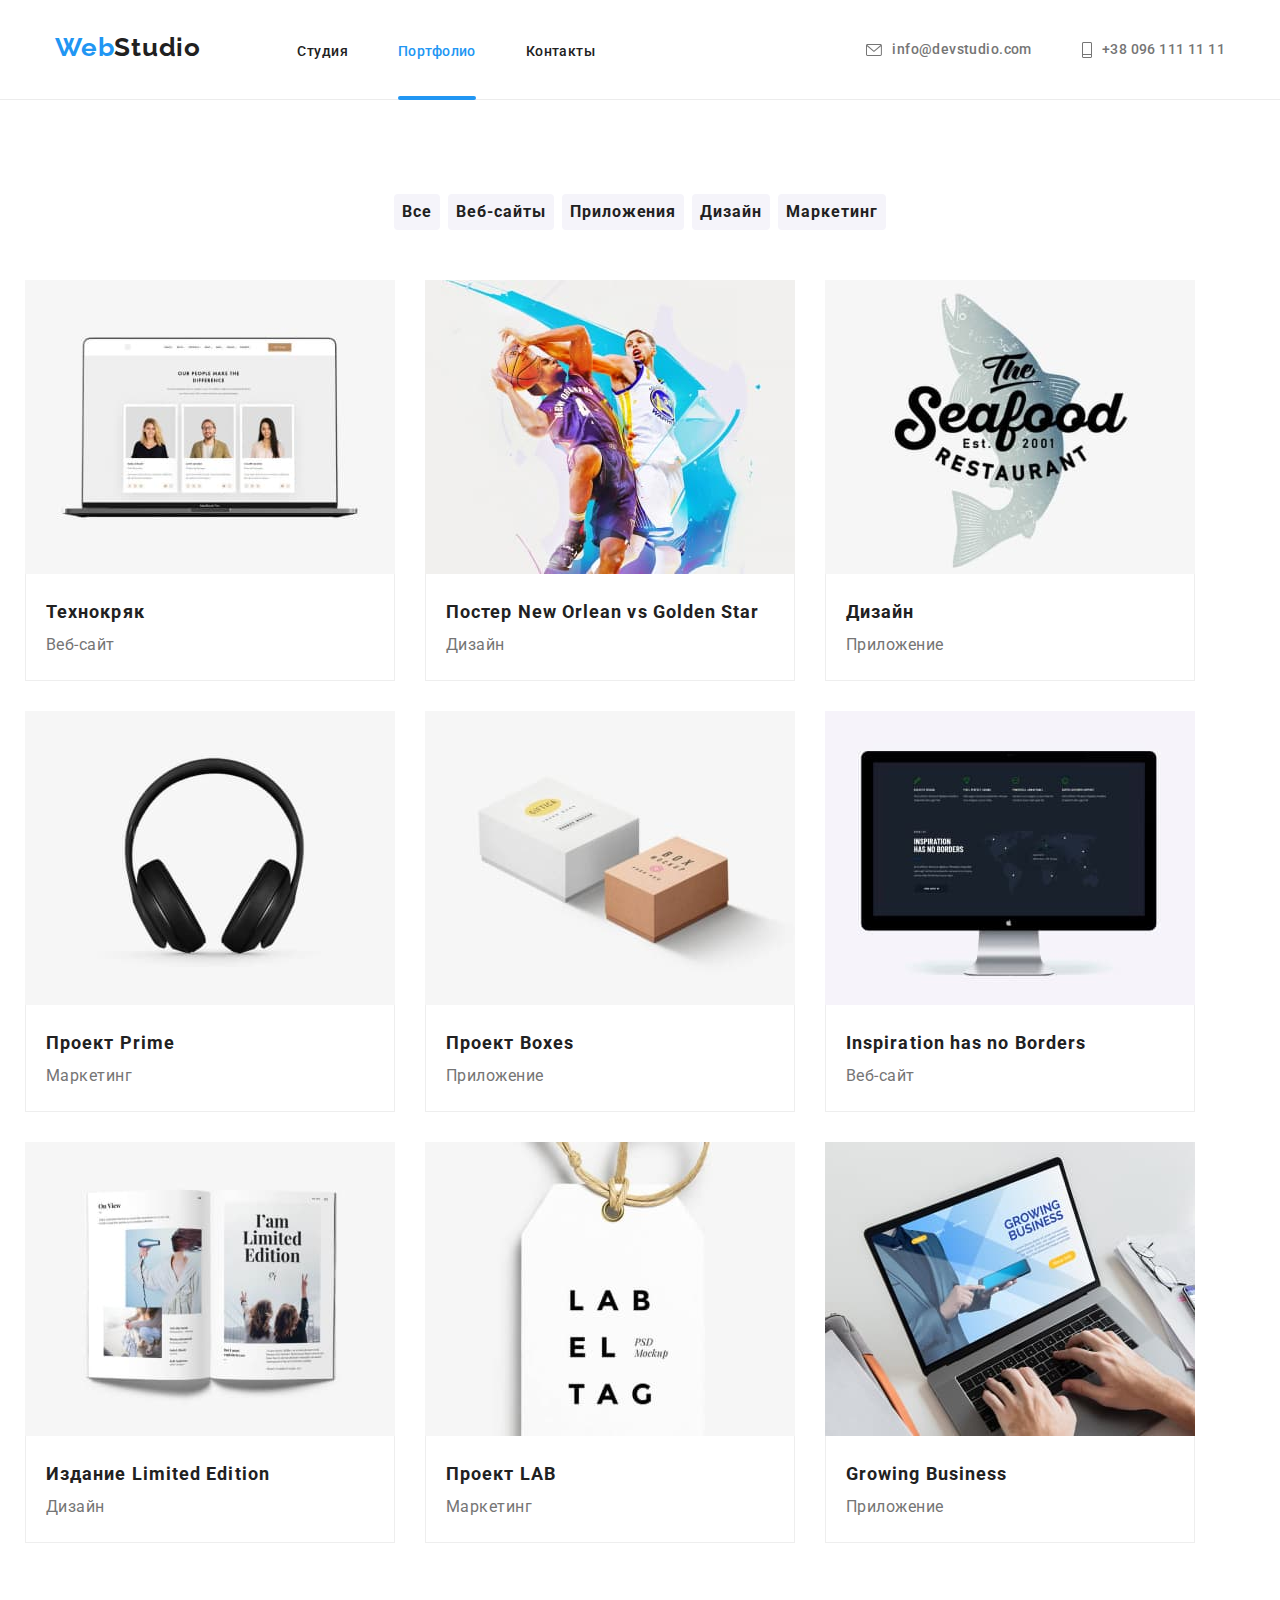
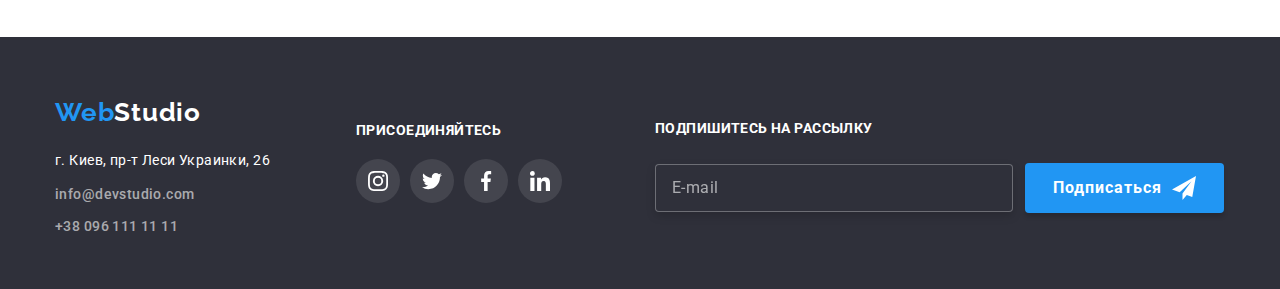
==== portfolio.html @ f8e45f0f "dz8 23/05-" ====
<!DOCTYPE html>
<html lang="en">
  <head>
    <meta charset="UTF-8" />
    <meta http-equiv="X-UA-Compatible" content="IE=edge" />
    <meta name="viewport" content="width=device-width, initial-scale=1.0" />
    <title>Portfolio</title>
    <link rel="preconnect" href="https://fonts.gstatic.com" />
    <link
      href="https://fonts.googleapis.com/css2?family=Raleway:wght@700&family=Roboto:wght@400;500;700;900&display=swap"
      rel="stylesheet"
    />
    <link
      rel="stylesheet"
      href="https://cdnjs.cloudflare.com/ajax/libs/modern-normalize/1.0.0/modern-normalize.css"
    />
    <link rel="stylesheet" href="./css/main.css" />
  </head>
  <body>
    <header class="page-header">
      <div class="container">
        <nav class="nav">
          <a class="logo" href="./index.html"
            ><span class="logo-studio">Web</span>Studio</a
          >
          <ul class="menu menu__list">
            <li class="menu__item">
              <a class="link header-decoration" href="./index.html">Студия</a>
            </li>
            <li class="menu__item">
              <a class="link link--nav-decoration" href="./portfolio.html"
                >Портфолио</a
              >
            </li>
            <li class="menu__item">
              <a class="link header-decoration" href="#contacts">Контакты</a>
            </li>
          </ul>
        </nav>
        <ul class="menu list contacts__list">
          <li class="menu__item contacts__item">
            <a class="link contacts__link" href="mailto:info@devstudio.com">
              <svg class="auth-nav-icon" width="16" height="12">
                <use href="./images/icons/sprite.svg#icon-envelope-hover"></use>
              </svg>
              info@devstudio.com
            </a>
          </li>
          <li class="menu__item contacts__item">
            <a class="link contacts__link" href="tel:+380961111111">
              <svg class="auth-nav-icon" width="10" height="16">
                <use href="./images/icons/sprite.svg#icon-Vector"></use>
              </svg>
              +38 096 111 11 11</a
            >
          </li>
        </ul>
      </div>
    </header>

    <section class="section">
      <div class="container">
        <ul class="card-set__portfolio">
          <li class="portfolio__items">
            <button class="btn-filter__portfolio" type="button">Все</button>
          </li>
          <li class="portfolio__items">
            <button class="btn-filter__portfolio" type="button">
              Веб-сайты
            </button>
          </li>
          <li class="portfolio__items">
            <button class="btn-filter__portfolio" type="button">
              Приложения
            </button>
          </li>
          <li class="portfolio__items">
            <button class="btn-filter__portfolio" type="button">Дизайн</button>
          </li>
          <li class="portfolio__items">
            <button class="btn-filter__portfolio" type="button">
              Маркетинг
            </button>
          </li>
        </ul>
        <ul class="list card-set">
          <li class="team__name-portfolio">
            <a class="team__name-portfolio-link" href="">
              <div class="portfolio-thumb">
                <img
                  src="./images/portfolio/img-1.jpg"
                  width="370"
                  height="294"
                  alt="Технокряк"
                />

                <p class="team__thumb-description">
                  Технокряк это современная площадка распространения
                  коронавируса. Компании используют эту платформу для цифрового
                  шпионажа и атак на защищённые сервера конкурентов.
                </p>
              </div>
              <div class="team__name">
                <h3 class="portfolio__items-name-project">Технокряк</h3>
                <p class="portfolio__items-project">Веб-сайт</p>
              </div>
            </a>
          </li>

          <li class="team__name-portfolio">
            <a class="team__name-portfolio-link" href="">
              <div class="portfolio-thumb">
                <img
                  src="./images/portfolio/img-2.jpg"
                  width="370"
                  height="294"
                  alt="Постер New Orlean vs Golden Star"
                />

                <p class="team__thumb-description">
                  Технокряк это современная площадка распространения
                  коронавируса. Компании используют эту платформу для цифрового
                  шпионажа и атак на защищённые сервера конкурентов.
                </p>
              </div>
              <div class="team__name">
                <h3 class="portfolio__items-name-project" lang="en">
                  Постер New Orlean vs Golden Star
                </h3>
                <p class="portfolio__items-project">Дизайн</p>
              </div>
            </a>
          </li>

          <li class="team__name-portfolio">
            <a class="team__name-portfolio-link" href="">
              <div class="portfolio-thumb">
                <img
                  src="./images/portfolio/img-3.jpg"
                  width="370"
                  height="294"
                  alt="Дизайн"
                />

                <p class="team__thumb-description">
                  Технокряк это современная площадка распространения
                  коронавируса. Компании используют эту платформу для цифрового
                  шпионажа и атак на защищённые сервера конкурентов.
                </p>
              </div>
              <div class="team__name">
                <h3 class="portfolio__items-name-project">Дизайн</h3>
                <p class="portfolio__items-project">Приложение</p>
              </div>
            </a>
          </li>

          <li class="team__name-portfolio">
            <a class="team__name-portfolio-link" href="">
              <div class="portfolio-thumb">
                <img
                  src="./images/portfolio/img-4.jpg"
                  width="370"
                  height="294"
                  alt="Проект Prime"
                />

                <p class="team__thumb-description">
                  Технокряк это современная площадка распространения
                  коронавируса. Компании используют эту платформу для цифрового
                  шпионажа и атак на защищённые сервера конкурентов.
                </p>
              </div>
              <div class="team__name">
                <h3 class="portfolio__items-name-project" lang="en ru">
                  Проект Prime
                </h3>
                <p class="portfolio__items-project">Маркетинг</p>
              </div>
            </a>
          </li>

          <li class="team__name-portfolio">
            <a class="team__name-portfolio-link" href="">
              <div class="portfolio-thumb">
                <img
                  src="./images/portfolio/img-5.jpg"
                  width="370"
                  height="294"
                  alt="Проект Boxes"
                />

                <p class="team__thumb-description">
                  Технокряк это современная площадка распространения
                  коронавируса. Компании используют эту платформу для цифрового
                  шпионажа и атак на защищённые сервера конкурентов.
                </p>
              </div>
              <div class="team__name">
                <h3 class="portfolio__items-name-project" lang="en ru">
                  Проект Boxes
                </h3>
                <p class="portfolio__items-project">Приложение</p>
              </div>
            </a>
          </li>

          <li class="team__name-portfolio">
            <a class="team__name-portfolio-link" href="">
              <div class="portfolio-thumb">
                <img
                  src="./images/portfolio/img-6.jpg"
                  width="370"
                  height="294"
                  alt="Inspiration has no Borders"
                />

                <p class="team__thumb-description">
                  Технокряк это современная площадка распространения
                  коронавируса. Компании используют эту платформу для цифрового
                  шпионажа и атак на защищённые сервера конкурентов.
                </p>
              </div>
              <div class="team__name">
                <h3 class="portfolio__items-name-project" lang="en">
                  Inspiration has no Borders
                </h3>
                <p class="portfolio__items-project">Веб-сайт</p>
              </div>
            </a>
          </li>

          <li class="team__name-portfolio">
            <a class="team__name-portfolio-link" href="">
              <div class="portfolio-thumb">
                <img
                  src="./images/portfolio/img-7.jpg"
                  width="370"
                  height="294"
                  alt="Издание Limited Edition"
                />

                <p class="team__thumb-description">
                  Технокряк это современная площадка распространения
                  коронавируса. Компании используют эту платформу для цифрового
                  шпионажа и атак на защищённые сервера конкурентов.
                </p>
              </div>
              <div class="team__name">
                <h3 class="portfolio__items-name-project" lang="en ru">
                  Издание Limited Edition
                </h3>
                <p class="portfolio__items-project">Дизайн</p>
              </div>
            </a>
          </li>

          <li class="team__name-portfolio">
            <a class="team__name-portfolio-link" href="">
              <div class="portfolio-thumb">
                <img
                  src="./images/portfolio/img-8.jpg"
                  width="370"
                  height="294"
                  alt="Проект LAB"
                />

                <p class="team__thumb-description">
                  Технокряк это современная площадка распространения
                  коронавируса. Компании используют эту платформу для цифрового
                  шпионажа и атак на защищённые сервера конкурентов.
                </p>
              </div>
              <div class="team__name">
                <h3 class="portfolio__items-name-project" lang="en ru">
                  Проект LAB
                </h3>
                <p class="portfolio__items-project">Маркетинг</p>
              </div>
            </a>
          </li>

          <li class="team__name-portfolio">
            <a class="team__name-portfolio-link" href="">
              <div class="portfolio-thumb">
                <img
                  src="./images/portfolio/img-9.jpg"
                  width="370"
                  height="294"
                  alt="Growing Business"
                />

                <p class="team__thumb-description">
                  Технокряк это современная площадка распространения
                  коронавируса. Компании используют эту платформу для цифрового
                  шпионажа и атак на защищённые сервера конкурентов.
                </p>
              </div>
              <div class="team__name">
                <h3 class="portfolio__items-name-project" lang="en">
                  Growing Business
                </h3>
                <p class="portfolio__items-project">Приложение</p>
              </div>
            </a>
          </li>
        </ul>
      </div>
    </section>

    <footer class="footer">
      <div class="footer-div container">
        <div class="container-footer">
          <a class="logo-botom" href="./index.html"
            ><span class="logo-studio">Web</span>Studio</a
          >
          <address class="address">
            <p class="address-item-place">г. Киев, пр-т Леси Украинки, 26</p>
            <ul class="list">
              <li class="footer-link-address">
                <a class="link" href="mailto:info@devstudio.com"
                  >info@devstudio.com</a
                >
              </li>
              <li class="footer-link-address">
                <a class="link" href="tel:+380961111111">+38 096 111 11 11</a>
              </li>
            </ul>
          </address>
        </div>
        <div class="invite-section">
          <h3 class="invite-item">присоединяйтесь</h3>
          <ul class="list social-icons__footer">
            <li class="social-icons__item-footer">
              <a
                href=""
                class="invite-icons-link__footer"
                target="_blank"
                rel="noopener noreferrer"
              >
                <svg class="invite-icons-svg">
                  <use href="./images/icons/sprite.svg#icon-instagram-1"></use>
                </svg>
              </a>
            </li>
            <li class="social-icons__item-footer">
              <a
                href=""
                class="invite-icons-link__footer"
                target="_blank"
                rel="noopener noreferrer"
              >
                <svg class="invite-icons-svg">
                  <use href="./images/icons/sprite.svg#icon-twitter-1"></use>
                </svg>
              </a>
            </li>
            <li class="social-icons__item-footer">
              <a
                href=""
                class="invite-icons-link__footer"
                target="_blank"
                rel="noopener noreferrer"
              >
                <svg class="invite-icons-svg">
                  <use href="./images/icons/sprite.svg#icon-facebook-1"></use>
                </svg>
              </a>
            </li>
            <li class="social-icons__item-footer">
              <a
                href=""
                class="invite-icons-link__footer"
                target="_blank"
                rel="noopener noreferrer"
              >
                <svg class="invite-icons-svg">
                  <use href="./images/icons/sprite.svg#icon-linkedin-1"></use>
                </svg>
              </a>
            </li>
          </ul>
        </div>
        <div class="subscribe-email">
          <label for="sub-email" class="bot-sub-email-label"
            >Подпишитесь на рассылку
          </label>
          <input
            type="text"
            name="sub-email"
            id="sub-email"
            class="bot-sub-email-box"
            placeholder="E-mail"
          />
        </div>
        <div class="bot-telegram-btn">
          <button type="submit" class="sub-telegram-btn">
            <div class="sub-telegram-btn-text">Подписаться</div>
            <svg class="bot-telegram-svg">
              <use href="./images/icons/sprite6.svg#icon-icon-send"></use>
            </svg>
          </button>
        </div>
      </div>
    </footer>
  </body>
</html>
---- css/main.css ----
@charset "UTF-8";
:root {
  --main-text-cl: #757575;
  --title-cl: #212121;
  --accent-cl: #2196f3;
  --alt-text-cl: #ffffff, 60 %;
  --alt-title-cl: #ffffff;
  --dark-bg: #2f303a;
  --second-bg: #f5f4fa;
  --main-bg: #e5e5e5;
  --main-font: "Roboto", sans-serif;
  --second-font: "Raleway", sans-serif;
}

@font-face {
  font-family: "Raleway", sans-serif;
  src: url(../fonts/Raleway/Raleway-Bold.woff) format("woff"),
    url(../fonts/Raleway/Raleway-Bold.woff2) format("woff2");
  font-weight: 700;
  font-style: normal;
  font-display: swap;
}
html {
  box-sizing: border-box;
}

*,
*::before,
*::after {
  box-sizing: inherit;
}

body {
  font-family: var(--main-font);
  font-size: 14px;
  line-height: 1.71;
  letter-spacing: 0.03em;
  color: var(--main-text-cl);
}

h1,
h2,
h3,
p {
  margin-top: 0;
  margin-bottom: 0;
}

img {
  display: block;
  max-width: 100;
}

.visually-hidden {
  position: absolute !important;
  clip: rect(1px 1px 1px 1px);
  clip: rect(1px, 1px, 1px, 1px);
  padding: 0 !important;
  border: 0 !important;
  height: 1px !important;
  width: 1px !important;
  overflow: hidden;
}

.link {
  color: inherit;
  text-decoration: none;
  font-weight: 500;
  display: flex;
  align-items: center;
  transition-property: color;
  transition-duration: 1000ms;
  transition-timing-function: cubic-bezier(0.4, 0, 0.2, 1);
}

.link:hover,
.link:focus {
  color: var(--accent-cl);
  text-decoration: none;
  opacity: 1;
  transition-duration: 1000ms;
}

.list {
  list-style: none;
  padding-left: 0;
  align-items: center;
  margin-bottom: 0;
  margin-top: 0;
}

.container {
  width: 1200px;
  padding-left: 15px;
  padding-right: 15px;
  margin-left: auto;
  margin-right: auto;
}

.card-set {
  display: flex;
  flex-wrap: wrap;
  margin-left: -30px;
  margin-top: -30px;
}

.card-set__portfolio {
  display: flex;
  align-items: center;
  list-style: none;
  flex-wrap: wrap;
  justify-content: center;
  flex-basis: calc((100% - 5 * 8px) / 5);
  margin-bottom: 50px;
  margin-top: 0;
  margin-left: 0;
  margin-right: 0;
  padding-left: 0;
}

.address {
  font-style: inherit;
  font-size: 14px;
  line-height: 1.71;
  letter-spacing: 0.03em;
  color: rgba(255, 255, 255, 0.6);
  margin-top: 20px;
}

.footer-link-address {
  margin-bottom: 9px;
  margin-top: 9px;
}

.logo-botom {
  font-family: var(--second-font);
  font-weight: bold;
  font-size: 26px;
  line-height: 1.19;
  text-decoration: none;
  letter-spacing: 0.03em;
  color: #ffffff;
}

.logo-botom:hover {
  text-decoration: none;
}

.logo {
  font-family: var(--second-font);
  font-weight: bold;
  font-size: 26px;
  line-height: 1.19;
  text-decoration: none;
  letter-spacing: 0.03em;
  color: #212121;
  margin-right: 93px;
  padding-bottom: 0;
}

.logo:hover {
  text-decoration: none;
}

.logo-studio {
  color: #2196f3;
}

.btn__hero {
  font-weight: 500;
  font-size: 16px;
  line-height: 1.87;
  align-content: center;
  margin-top: 30px;
  display: flex;
  align-items: center;
  text-align: center;
  letter-spacing: 0.06em;
  color: var(--alt-title-cl);
  background-color: #2196f3;
  border-color: transparent;
  border-radius: 4px;
  box-shadow: 0px 4px 4px rgba(0, 0, 0, 0.15);
  margin-left: auto;
  margin-right: auto;
  padding: 10px 32px;
}

.btn-filter__portfolio {
  font-family: var(--main-font);
  font-weight: bold;
  font-size: 16px;
  line-height: 1.87;
  display: flex;
  align-items: center;
  text-align: center;
  letter-spacing: 0.06em;
  color: #212121;
  background: #f5f4fa;
  border-color: transparent;
  border-radius: 4px;
  transition-property: color, box-shadow, background-color;
  transition-duration: 1000ms;
  transition-timing-function: cubic-bezier(0.4, 0, 0.2, 1);
}

.btn-filter__portfolio:hover,
.btn-filter__portfolio:focus {
  color: var(--alt-title-cl);
  background-color: #2196f3;
  box-shadow: 0px 3px 1px rgba(0, 0, 0, 0.1), 0px 1px 2px rgba(0, 0, 0, 0.08),
    0px 2px 2px rgba(0, 0, 0, 0.12);
}

.modal-btn-close {
  position: absolute;
  top: 15px;
  right: 15px;
  align-items: center;
  justify-content: center;
  width: 30px;
  height: 30px;
  background: #ffffff;
  box-sizing: border-box;
  display: flex;
  border-radius: 50%;
  cursor: pointer;
  border: 1px solid rgba(0, 0, 0, 0.1);
}

.sub-telegram-btn {
  padding: 10px 28px;
  display: flex;
  align-items: center;
  border: none;
  border-radius: 4px;
  font-weight: 700;
  font-size: 16px;
  line-height: 1.88;
  text-align: center;
  letter-spacing: 0.06em;
  color: #ffffff;
  background-color: #2196f3;
  cursor: pointer;
  box-shadow: 0px 4px 4px rgba(0, 0, 0, 0.15);
  transition: background-color 250ms cubic-bezier(0.4, 0, 0.2, 1);
}

.sub-telegram-btn:hover,
.sub-telegram-btn:focus {
  background-color: #188ce8;
}

.mf-button-send {
  background-color: #2196f3;
  color: #ffffff;
  font-size: 16px;
  line-height: 1.88;
  text-align: center;
  letter-spacing: 0.06em;
  border: none;
  margin-left: auto;
  margin-right: auto;
  cursor: pointer;
  padding: 10px 56px;
  border-radius: 4px;
  box-shadow: 0px 4px 4px rgba(0, 0, 0, 0.15);
  transition: background-color 1000ms cubic-bezier(0.4, 0, 0.2, 1);
}

.btn-modal-close:hover,
.btn-modal-close:focus,
.btn-modal-close:active {
  cursor: pointer;
}

.btn-modal-close:hover .modal-svg,
.btn-modal-close:focus .modal-svg {
  fill: #2196f3;
}

.btn-modal-close {
  display: flex;
  justify-content: center;
  align-items: center;
  width: 30px;
  height: 30px;
  border: 1px solid rgba(0, 0, 0, 0.1);
  background: rgba(0, 0, 0, 0.2);
  border-radius: 50%;
  position: absolute;
  top: 6px;
  right: 6px;
}

.mf-button-send:hover,
.mf-button-send:focus {
  background-color: #188ce8;
}

.bot-telegram-btn {
  margin-left: 12px;
  margin-top: 51px;
}

.sub-telegram-btn-text {
  color: #ffffff;
  margin-right: 10px;
}

.hero__page-title {
  font-family: var(--main-font);
  font-weight: 900;
  font-size: 44px;
  line-height: 1.36;
  text-align: center;
  letter-spacing: 0.06em;
  text-transform: uppercase;
  color: #ffffff;
}

.section__title {
  font-family: var(--main-font);
  font-size: 36px;
  line-height: 1.17;
  text-align: center;
  letter-spacing: 0.03em;
  color: #212121;
  margin-bottom: 50px;
}

.about-title__item {
  font-size: 14px;
  line-height: 1.14;
  letter-spacing: 0.03em;
  text-transform: uppercase;
  font-weight: bold;
  color: #212121;
  margin-bottom: 10px;
}

.modal-title {
  font-weight: 700;
  font-size: 35px;
  color: var(--title-cl);
}

.work-title {
  font-weight: 700;
  font-size: 14px;
  line-height: 1.14;
  text-align: center;
  letter-spacing: 0.03em;
  text-transform: uppercase;
  color: #ffffff;
}

.modal-titile {
  color: #212121;
  font-weight: bold;
  font-size: 20px;
  line-height: 1.5;
  text-align: center;
  margin-bottom: 12px;
}

.menu {
  display: inline-flex;
  line-height: 31px;
}

.menu__item:not(:last-child) {
  margin-right: 50px;
  position: relative;
}

.social-icons {
  display: inline-flex;
}

.social-icons__footer {
  display: inline-flex;
}

.social-icons-svg {
  width: 20px;
  height: 20px;
  fill: #afb1b8;
  transition-duration: 1000ms;
}

.about-icons-svg {
  height: 70px;
  width: 67px;
}

.customers__icons-svg {
  width: 106px;
  height: 60px;
  fill: #afb1b8;
  transition-property: fill, color, background-color;
  transition-duration: 1000ms;
  transition-timing-function: cubic-bezier(0.4, 0, 0.2, 1);
}

.invite-icons-svg {
  width: 20px;
  height: 20px;
  fill: #ffffff;
}

.social-icons__link {
  display: flex;
  align-items: center;
  justify-content: center;
  width: 44px;
  height: 44px;
  border-radius: 50%;
  color: #ffffff;
  transition-property: color, background-color;
  transition-duration: 1000ms;
  transition-timing-function: cubic-bezier(0.4, 0, 0.2, 1);
}

.social-icons__link:hover,
.social-icons__link:focus {
  background-color: var(--accent-cl);
  opacity: 1;
  transition-duration: 1000ms;
}

.social-icons__link:hover .social-icons-svg,
.social-icons__link:focus .social-icons-svg {
  fill: #ffffff;
}

.customers__icons-link {
  display: flex;
  align-items: center;
  justify-content: center;
  width: 170px;
  height: 92px;
  background-color: #ffffff;
  border: 1px solid #afb1b8;
  box-sizing: border-box;
  border-radius: 4px;
  transition-property: color, border-color;
  transition-duration: 1000ms;
  transition-timing-function: cubic-bezier(0.4, 0, 0.2, 1);
}

.customers__icons-link:hover,
.customers__icons-link:focus {
  border: 1px solid #2196f3;
  color: #2196f3;
  opacity: 1;
  transition-duration: 1000ms;
}

.customers__icons {
  display: inline-flex;
}

.customers__icons-item:not(:last-child) {
  margin-right: 30px;
}

.customers__icons-link:hover .customers__icons-svg,
.customers__icons-link:focus .customers__icons-svg {
  fill: var(--accent-cl);
  color: #2196f3;
  transition-duration: 1000ms;
}

.social-icons__item.menu__item:not(:last-child) {
  margin-right: 22px;
}

.social-icons__item:not(:last-child) {
  margin-right: 10px;
}

.social-icons__item-footer:not(:last-child) {
  margin-right: 10px;
}

.social-icons__item .social-icons__item-footer {
  display: flex;
  align-items: center;
  justify-content: center;
  width: 44px;
  height: 44px;
  border-radius: 50%;
  background-color: rgba(255, 255, 255, 0.1);
}

.invite-icons-link {
  display: flex;
  align-items: center;
  justify-content: center;
  width: 44px;
  height: 44px;
  border-radius: 50%;
  background-color: #ffffff, 10%;
}

.invite-icons-link__footer {
  display: flex;
  align-items: center;
  justify-content: center;
  width: 44px;
  height: 44px;
  border-radius: 50%;
  background-color: rgba(255, 255, 255, 0.1);
  transition-property: color, background-color;
  transition-duration: 1000ms;
  transition-timing-function: cubic-bezier(0.4, 0, 0.2, 1);
}

.invite-icons-link:hover {
  background-color: var(--accent-cl);
}

.invite-icons-link__footer:hover,
.invite-icons-link__footer:focus {
  background-color: var(--accent-cl);
}

.invite-icons-link:hover .invite-icons-svg,
.invite-icons-link:focus .invite-icons-svg {
  fill: #ffffff;
  background-color: var(--accent-cl);
  opacity: 1;
  transition-duration: 250ms;
}

.invite-icons-link__footer:hover .invite-icons-svg,
.invite-icons-link__footer:focus .invite-icons-svg {
  fill: #ffffff;
}

.about__icons-link {
  background-color: #f5f4fa;
  display: flex;
  justify-content: center;
  align-items: center;
  width: 270px;
  height: 120px;
  border-radius: 4px;
  margin-bottom: 30px;
}

.auth-nav-icon {
  margin-right: 10px;
  fill: currentColor;
}

.modal-window {
  position: fixed;
  top: 0;
  left: 0;
  width: 100%;
  height: 100%;
  background: rgba(0, 0, 0, 0.2);
  opacity: 1;
  transition: opacity 500ms cubic-bezier(0.4, 0, 0.2, 1);
}

.is-hidden {
  opacity: 0;
  visibility: hidden;
  pointer-events: none;
  transition: opacity 500ms cubic-bezier(0.4, 0, 0.2, 1),
    visibility 500ms cubic-bezier(0.4, 0, 0.2, 1);
}

.modal-window.is-hidden .modal {
  transform: translate(-50%, -50%) scale(0.5);
  transition: transform 500ms cubic-bezier(0.4, 0, 0.2, 1);
}

.modal {
  background-color: #ffffff;
  width: 528px;
  position: absolute;
  top: 50%;
  left: 50%;
  box-shadow: 0px 1px 3px rgba(0, 0, 0, 0.12), 0px 1px 1px rgba(0, 0, 0, 0.14),
    0px 2px 1px rgba(0, 0, 0, 0.2);
  border-radius: 4px;
  transform: translate(-50%, -50%) scale(1);
  transition: transform 500ms cubic-bezier(0.4, 0, 0.2, 1);
}

.modal-container {
  padding: 40px;
}

.modal-form {
  display: flex;
  flex-direction: column;
}

.mf-element {
  display: flex;
  flex-direction: column;
  justify-content: center;
}

.mf-margin {
  margin-bottom: 10px;
}

.mf-label {
  font-size: 12px;
  line-height: 1.17;
  letter-spacing: 0.01em;
  color: #757575;
  margin-bottom: 4px;
}

.mf__input-text {
  color: black;
  font-size: 14px;
  line-height: 1.17px;
  letter-spacing: 0.01em;
}

.modal-form__name {
  position: relative;
}

.mf-svg {
  position: absolute;
  width: 18px;
  height: 18px;
  margin-left: 15px;
  fill: #212121;
  transition: fill 1000ms cubic-bezier(0.4, 0, 0.2, 1);
}

.modal-form__name {
  position: relative;
}

.mf-padding-svg {
  padding: 12px 0 12px 42px;
}

.mf__input-boder {
  border: 1px solid rgba(33, 33, 33, 0.2);
  border-radius: 4px;
  transition: border 1000ms cubic-bezier(0.4, 0, 0.2, 1);
}

.mf__input-height {
  height: 40px;
}

.modal-form textarea {
  border: 1px solid rgba(33, 33, 33, 0.2);
  resize: none;
  height: 120px;
  padding: 12px 16px;
  font-size: 12px;
  line-height: 1.67;
  letter-spacing: 0.01em;
  border-radius: 4px;
  transition: border 1000ms cubic-bezier(0.4, 0, 0.2, 1);
}

.mf-textarea::-moz-placeholder {
  color: rgba(117, 117, 117, 0.5);
}

.mf-textarea:-ms-input-placeholder {
  color: rgba(117, 117, 117, 0.5);
}

.mf-textarea::placeholder {
  color: rgba(117, 117, 117, 0.5);
}

.mf-margin-comment {
  margin-bottom: 20px;
}

.mf-checkbox {
  display: inline-flex;
  align-items: center;
  margin-left: auto;
  margin-right: auto;
  margin-bottom: 30px;
}

.mf-checkbox-label {
  display: flex;
  align-items: center;
  font-size: 14px;
  line-height: 24px;
  color: #757575;
}

.mf-checkbox-label::before {
  content: "";
  display: inline-block;
  width: 16px;
  height: 15px;
  margin-right: 7px;
  border: 2px solid #212121;
  border-radius: 4px;
}

.mf-checkbox-label:hover,
.mf-checkbox-label:focus {
  cursor: pointer;
}

.check-box-condition:checked + .mf-checkbox-label::before {
  background-image: url(../images/check-mark.svg);
  background-color: #2196f3;
  background-repeat: no-repeat;
  background-position: center;
  background-size: contain;
  border: 2px solid rgba(33, 33, 33, 0);
}

.mf-policy {
  color: #2196f3;
}

.mf-element:hover input,
.mf-element:focus input {
  outline: none;
  cursor: pointer;
  border: 1px solid #2196f3;
  border-radius: 4px;
}

.mf-element:hover .mf-svg,
.mf-element:focus-within .mf-svg {
  cursor: pointer;
  fill: #2196f3;
}

.mf__input-point:hover,
.mf__input-point:focus {
  outline: none;
  cursor: pointer;
  border: 1px solid #2196f3;
  border-radius: 4px;
}

.modal-svg {
  width: 11px;
  height: 11px;
  fill: black;
  transition: fill 1000ms cubic-bezier(0.4, 0, 0.2, 1);
}

.close-modal-svg {
  top: 50%;
  left: 50%;
  fill: #000000;
  width: 17px;
  height: 17px;
  align-content: center;
  align-items: center;
  text-align: center;
  transition-property: fill;
  transition-duration: 1000ms;
  transition-timing-function: cubic-bezier(0.4, 0, 0.2, 1);
}

.close-modal-svg:hover,
.close-modal-svg:focus {
  cursor: pointer;
  fill: #2196f3;
}

.backdrop {
  position: fixed;
  top: 0;
  left: 0;
  width: 100%;
  height: 100%;
  background: #00000033;
  transition-property: opacity, visibility;
  transition-duration: 1000ms;
  transition-timing-function: cubic-bezier(0.4, 0, 0.2, 1);
}

.block__dark-section {
  background: #2f303a;
  padding-top: 200px;
  padding-bottom: 200px;
  background-image: linear-gradient(
      to right,
      rgba(47, 48, 58, 0.4),
      rgba(47, 48, 58, 0.4)
    ),
    url(../images/Img.jpg);
  background-size: cover;
  background-position: center;
  background-repeat: no-repeat;
  max-width: 1600px;
  height: 600px;
  display: block;
  margin-left: auto;
  margin-right: auto;
}

.section {
  padding-top: 94px;
  padding-bottom: 94px;
}

.invite-section {
  margin-left: 70px;
}

.block__dark-section {
  background: #2f303a;
  padding-top: 200px;
  padding-bottom: 200px;
  background-image: linear-gradient(
      to right,
      rgba(47, 48, 58, 0.4),
      rgba(47, 48, 58, 0.4)
    ),
    url(../images/Img.jpg);
  background-size: cover;
  background-position: center;
  background-repeat: no-repeat;
  max-width: 1600px;
  height: 600px;
  display: block;
  margin-left: auto;
  margin-right: auto;
}

.hero {
  width: 696px;
  justify-content: center;
  margin-left: auto;
  margin-right: auto;
}

.section {
  padding-top: 94px;
  padding-bottom: 94px;
}

.invite-section {
  margin-left: 70px;
}

.about__item {
  text-align: left;
  flex-basis: calc((100% - 4 * 30px) / 4);
}

.about__item {
  font-size: 14px;
  line-height: 1.71;
  letter-spacing: 0.03em;
  color: #757575;
}

.item-noshadow {
  width: 270px;
  margin-left: 30px;
  margin-top: 30px;
  background: #ffffff;
}

.footer-div {
  display: flex;
  align-items: center;
  justify-content: flex-start;
}

.container-footer {
  width: 231px;
  height: 132px;
  display: block;
}

.subscribe-email {
  display: flex;
  flex-direction: column;
  margin-left: 93px;
}

.subscribe-email input::-moz-placeholder {
  font-size: 16px;
  line-height: 1.25;
  letter-spacing: 0.03em;
  color: rgba(255, 255, 255, 0.6);
}

.subscribe-email input:-ms-input-placeholder {
  font-size: 16px;
  line-height: 1.25;
  letter-spacing: 0.03em;
  color: rgba(255, 255, 255, 0.6);
}

.subscribe-email input::placeholder {
  font-size: 16px;
  line-height: 1.25;
  letter-spacing: 0.03em;
  color: rgba(255, 255, 255, 0.6);
}

.bot-sub-email-label {
  color: #ffffff;
  font-weight: bold;
  font-size: 14px;
  line-height: 2.24;
  text-transform: uppercase;
  margin-bottom: 20px;
}

.bot-sub-email-box {
  width: 358px;
  padding: 15px 16px;
  color: #ffffff;
  border-radius: 4px;
  border: 1px solid rgba(255, 255, 255, 0.3);
  filter: drop-shadow(0px 4px 4px rgba(0, 0, 0, 0.15));
  background: #2f303a;
  transition: border 250ms cubic-bezier(0.4, 0, 0.2, 1);
}

.bot-sub-email-box:hover,
.bot-sub-email-box:focus {
  border: 1px solid #2196f3;
  cursor: pointer;
  outline: none;
}

.bot-telegram-svg {
  width: 24px;
  height: 24px;
  fill: #ffffff;
}

.footer {
  display: flex;
  margin-left: auto;
  margin-right: auto;
  background-color: var(--dark-bg);
  padding-top: 60px;
  padding-bottom: 60px;
}

.invite-item {
  text-align: left;
  letter-spacing: 0.03em;
  font-weight: bold;
  font-size: 14px;
  line-height: 1.14;
  text-transform: uppercase;
  color: #ffffff;
  margin-bottom: 20px;
}

.address-item-place {
  color: #ffffff;
  margin-bottom: 10px;
  width: 231px;
}

.customers {
  background-color: #ffffff;
}

.gallery__item {
  text-align: center;
  flex-basis: calc((100% - 3 * 30px) / 3);
}

.gallery {
  padding-bottom: 94px;
}

.card-thumb {
  position: relative;
}

.work-label {
  position: absolute;
  bottom: 0;
  right: 0;
  min-width: 100%;
  height: 70px;
  background-color: rgba(47, 48, 58, 0.8);
  display: flex;
  justify-content: center;
  align-items: center;
}

.nav {
  margin-right: auto;
  align-items: center;
}

.link--nav-decoration {
  color: #2196f3;
  transition-property: color;
  transition-duration: 250ms;
  transition-timing-function: cubic-bezier(0.4, 0, 0.2, 1);
}

.link--nav-decoration::after {
  content: "";
  position: absolute;
  width: 100%;
  height: 4px;
  background-color: #2196f3;
  border-radius: 2px;
  margin-bottom: -93px;
}

.menu__list {
  list-style: none;
  padding-left: 0;
  align-items: center;
  margin-bottom: 0;
  margin-top: 0;
}

.team__name-item {
  font-weight: 500;
  font-size: 16px;
  line-height: 1.19;
  text-align: center;
  letter-spacing: 0.03em;
  color: #212121;
}

.team__thumb-description {
  position: absolute;
  display: block;
  top: 0;
  left: 0;
  width: 100%;
  height: 100%;
  padding: 63px 24px;
  font-size: 18px;
  line-height: 1.56;
  letter-spacing: 0.03em;
  background-color: rgba(33, 150, 243, 0.9);
  color: #ffffff;
  transform: translateY(100%);
  transition: transform 1000ms cubic-bezier(0.4, 0, 0.2, 1);
}

.team__thumb-description-visible {
  position: absolute;
  display: block;
  top: 0;
  left: 0;
  width: 100%;
  height: 100%;
  padding: 63px 24px;
  font-size: 18px;
  line-height: 1.56;
  letter-spacing: 0.03em;
  background-color: rgba(33, 150, 243, 0.9);
  color: #ffffff;
  transition-property: background-color;
  transition-duration: 250ms;
  transition-timing-function: cubic-bezier(0.4, 0, 0.2, 1);
  visibility: visible;
}

.team__name {
  border-bottom: 1px solid #eeeeee;
  border-left: 1px solid #eeeeee;
  border-right: 1px solid #eeeeee;
  padding: 20px 20px;
}

.team-item {
  text-align: center;
  flex-basis: calc((100% - 4 * 30px) / 4);
}

.item__team {
  margin-left: 30px;
  margin-top: 30px;
  background: #ffffff;
  box-shadow: 0px 1px 3px rgba(0, 0, 0, 0.12), 0px 1px 1px rgba(0, 0, 0, 0.14),
    0px 2px 1px rgba(0, 0, 0, 0.2);
  border-radius: 0px 0px 4px 4px;
}

.team {
  background-color: #f5f4fa;
}

.team__job-item {
  font-size: 16px;
  line-height: 1.9;
  text-align: center;
  letter-spacing: 0.03em;
  color: #757575;
  margin-bottom: 0;
}

.page-header .container {
  display: flex;
  align-items: center;
}

.page-header {
  padding-top: 32px;
  padding-bottom: 32px;
  border-bottom: 1px solid #ececec;
}

.header-decoration {
  color: #212121;
}

.portfolio__items {
  font-weight: bold;
  font-size: 18px;
  line-height: 2;
  letter-spacing: 0.06em;
  color: #212121;
}

.portfolio__items:not(:last-child) {
  margin-right: 8px;
}

.portfolio__items-project {
  font-size: 16px;
  line-height: 1.87;
  letter-spacing: 0.03em;
  color: #757575;
  align-content: left;
}

.portfolio__items {
  text-align: left;
}

.team__name-portfolio {
  margin-left: 30px;
  margin-top: 30px;
  background: #ffffff;
  box-sizing: border-box;
  flex-basis: calc((100% - 9 * 30px) / 9);
}

.team__name-portfolio:ntn-child(3n + 1) {
  margin-left: 0;
}

.team__name-portfolio-link {
  text-decoration: none;
  transition-property: background-color, box-shadow, color;
  transition-duration: 1000ms;
  transition-timing-function: cubic-bezier(0.4, 0, 0.2, 1);
  display: block;
}

.team__name-portfolio-link:hover .team__thumb-description,
.team__name-portfolio-link:focus .team__thumb-description {
  transform: translateY(0);
}

.team__name-portfolio-link:hover,
.team__name-portfolio-link:focus {
  box-shadow: 0px 1px 1px rgba(0, 0, 0, 0.12), 0px 4px 4px rgba(0, 0, 0, 0.06),
    1px 4px 6px rgba(0, 0, 0, 0.16);
}

.portfolio__items-name-project {
  font-weight: bold;
  font-size: 18px;
  line-height: 2;
  letter-spacing: 0.06em;
  color: #212121;
}

.team__name-portfolio:nth-child(3n + 1) {
  margin-left: 0;
}

.portfolio-thumb {
  position: relative;
  overflow: hidden;
} /*# sourceMappingURL=main.css.map */
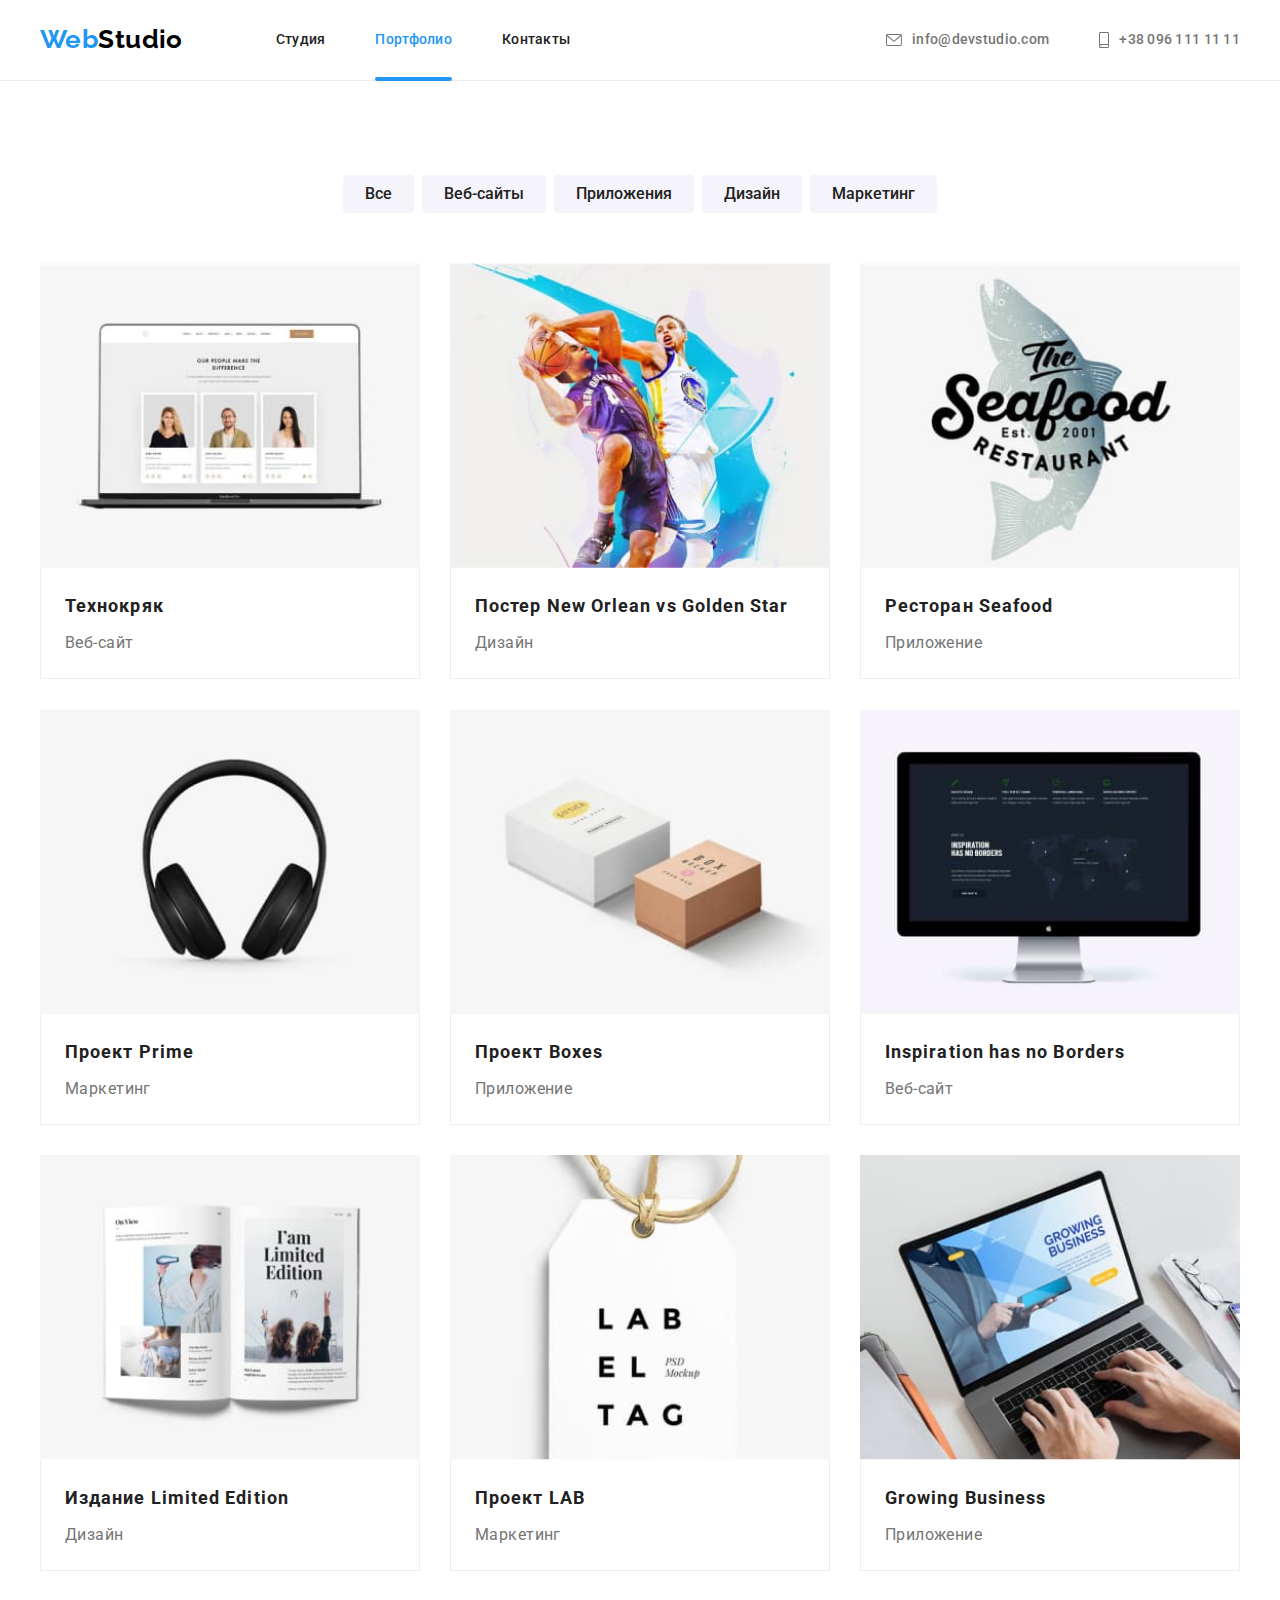
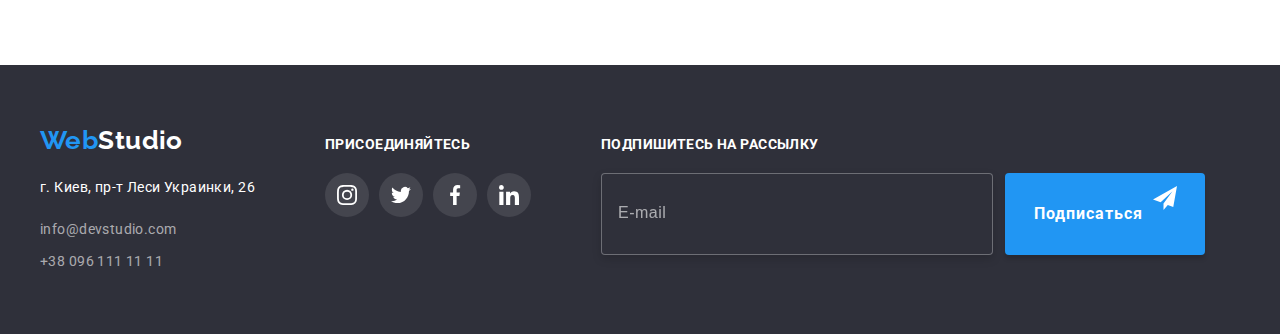
==== commit 692ef75e: "dz8 final 30/05" ====
--- a/portfolio.html
+++ b/portfolio.html
@@ -1,5 +1,5 @@
 <!DOCTYPE html>
-<html lang="en">
+<html lang="ru">
   <head>
     <meta charset="UTF-8" />
     <meta http-equiv="X-UA-Compatible" content="IE=edge" />
@@ -12,396 +12,503 @@
     />
     <link
       rel="stylesheet"
-      href="https://cdnjs.cloudflare.com/ajax/libs/modern-normalize/1.0.0/modern-normalize.css"
+      href="https://cdnjs.cloudflare.com/ajax/libs/modern-normalize/1.0.0/modern-normalize.min.css"
+      integrity="sha512-ISS7cAi1PEhQ8jnbJpJZMd29NlhNj4AWYyLOSp2CE/CsHxTCu+r+t0D2yoJudVrd0/8fTVPUVDzY5Tvli75u/g=="
+      crossorigin="anonymous"
     />
-    <link rel="stylesheet" href="./css/main.css" />
+    <link rel="stylesheet" href="./css/main.min.css" />
   </head>
-  <body>
+  <body class="page">
+    <!--Шапка сайту-->
     <header class="page-header">
-      <div class="container">
-        <nav class="nav">
-          <a class="logo" href="./index.html"
-            ><span class="logo-studio">Web</span>Studio</a
+      <div class="container page-header__container">
+        <div class="page-header__wrap">
+          <a href="./index.html" class="logo page-header__logo"
+            ><span class="logo__accent">Web</span>Studio</a
           >
-          <ul class="menu menu__list">
-            <li class="menu__item">
-              <a class="link header-decoration" href="./index.html">Студия</a>
-            </li>
-            <li class="menu__item">
-              <a class="link link--nav-decoration" href="./portfolio.html"
-                >Портфолио</a
-              >
-            </li>
-            <li class="menu__item">
-              <a class="link header-decoration" href="#contacts">Контакты</a>
-            </li>
-          </ul>
-        </nav>
-        <ul class="menu list contacts__list">
-          <li class="menu__item contacts__item">
-            <a class="link contacts__link" href="mailto:info@devstudio.com">
-              <svg class="auth-nav-icon" width="16" height="12">
-                <use href="./images/icons/sprite.svg#icon-envelope-hover"></use>
-              </svg>
+          <div class="page-header__menu-wrap">
+            <nav class="main-nav">
+              <ul class="main-nav__list">
+                <li class="main-nav__item">
+                  <a href="./index.html" class="main-nav__link">Студия</a>
+                </li>
+                <li class="main-nav__item">
+                  <a
+                    href="./portfolio.html"
+                    class="main-nav__link main-nav__link--current"
+                    >Портфолио</a
+                  >
+                </li>
+                <li class="main-nav__item">
+                  <a href="" class="main-nav__link">Контакты</a>
+                </li>
+              </ul>
+            </nav>
+            <!-- Контакти -->
+            <ul class="contacts-nav">
+              <li class="contacts-nav__item">
+                <a href="mailto:info@devstudio.com" class="contacts-nav__link">
+                  <svg
+                    class="contacts-nav__icon contacts-nav__icon--mail"
+                    width="16px"
+                    height="12px"
+                  >
+                    <use href="./images/icons.svg#icon-envelope"></use>
+                  </svg>
+                  info@devstudio.com
+                </a>
+              </li>
+              <li class="contacts-nav__item">
+                <a href="tel:+380961111111" class="contacts-nav__link">
+                  <svg
+                    class="contacts-nav__icon contacts-nav__icon--phone"
+                    width="10px"
+                    height="16px"
+                  >
+                    <use href="./images/icons.svg#icon-smartphone"></use>
+                  </svg>
+                  +38 096 111 11 11</a
+                >
+              </li>
+            </ul>
+          </div>
+        </div>
+        <button
+          type="button"
+          class="mobile-menu__btn"
+          aria-label="Переключатель меню сайта"
+          data-menu-button
+        >
+          <svg class="menu-btn__icon" width="40" height="40">
+            <use
+              class="menu-btn__icon-close"
+              href="./images/icons.svg#icon-close"
+            ></use>
+            <use
+              class="menu-btn__icon-menu"
+              href="./images/icons.svg#icon-menu"
+            ></use>
+          </svg>
+        </button>
+      </div>
+
+      <div class="mobile-menu" data-menu>
+        <ul class="mobile-menu__list">
+          <li class="mobile-menu__item">
+            <a href="./index.html" class="mobile-menu__link">Студия</a>
+          </li>
+          <li class="mobile-menu__item">
+            <a
+              href="./portfolio.html"
+              class="mobile-menu__link mobile-menu__link--current"
+              >Портфолио</a
+            >
+          </li>
+          <li class="mobile-menu__item">
+            <a href="" class="mobile-menu__link">Контакты</a>
+          </li>
+        </ul>
+        <ul class="mobile-menu__contacts">
+          <li class="mobile-menu__contacts-item">
+            <a
+              href="tel:+380961111111"
+              class="
+                mobile-menu__contacts-link mobile-menu__contacts-link--accent
+              "
+            >
+              +38 096 111 11 11</a
+            >
+          </li>
+          <li class="mobile-menu__contacts-item">
+            <a
+              href="mailto:info@devstudio.com"
+              class="mobile-menu__contacts-link"
+            >
               info@devstudio.com
             </a>
           </li>
-          <li class="menu__item contacts__item">
-            <a class="link contacts__link" href="tel:+380961111111">
-              <svg class="auth-nav-icon" width="10" height="16">
-                <use href="./images/icons/sprite.svg#icon-Vector"></use>
-              </svg>
-              +38 096 111 11 11</a
+        </ul>
+        <ul class="mobile-menu__socials">
+          <li class="mobile-menu__social-item">
+            <a href="http://instagram.com" class="mobile-menu__social-link"
+              >Instagram</a
+            >
+          </li>
+          <li class="mobile-menu__social-item">
+            <a href="http://twitter.com" class="mobile-menu__social-link"
+              >Twitter</a
+            >
+          </li>
+          <li class="mobile-menu__social-item">
+            <a href="http://facebook.com" class="mobile-menu__social-link"
+              >Facebook</a
+            >
+          </li>
+          <li class="mobile-menu__social-item">
+            <a href="http://linkedin.com" class="mobile-menu__social-link"
+              >LinkedIn</a
             >
           </li>
         </ul>
       </div>
     </header>
-
-    <section class="section">
-      <div class="container">
-        <ul class="card-set__portfolio">
-          <li class="portfolio__items">
-            <button class="btn-filter__portfolio" type="button">Все</button>
-          </li>
-          <li class="portfolio__items">
-            <button class="btn-filter__portfolio" type="button">
-              Веб-сайты
-            </button>
-          </li>
-          <li class="portfolio__items">
-            <button class="btn-filter__portfolio" type="button">
-              Приложения
-            </button>
-          </li>
-          <li class="portfolio__items">
-            <button class="btn-filter__portfolio" type="button">Дизайн</button>
-          </li>
-          <li class="portfolio__items">
-            <button class="btn-filter__portfolio" type="button">
-              Маркетинг
-            </button>
-          </li>
-        </ul>
-        <ul class="list card-set">
-          <li class="team__name-portfolio">
-            <a class="team__name-portfolio-link" href="">
-              <div class="portfolio-thumb">
-                <img
-                  src="./images/portfolio/img-1.jpg"
-                  width="370"
-                  height="294"
-                  alt="Технокряк"
-                />
-
-                <p class="team__thumb-description">
-                  Технокряк это современная площадка распространения
-                  коронавируса. Компании используют эту платформу для цифрового
-                  шпионажа и атак на защищённые сервера конкурентов.
-                </p>
-              </div>
-              <div class="team__name">
-                <h3 class="portfolio__items-name-project">Технокряк</h3>
-                <p class="portfolio__items-project">Веб-сайт</p>
-              </div>
-            </a>
-          </li>
-
-          <li class="team__name-portfolio">
-            <a class="team__name-portfolio-link" href="">
-              <div class="portfolio-thumb">
-                <img
-                  src="./images/portfolio/img-2.jpg"
-                  width="370"
-                  height="294"
-                  alt="Постер New Orlean vs Golden Star"
-                />
-
-                <p class="team__thumb-description">
-                  Технокряк это современная площадка распространения
-                  коронавируса. Компании используют эту платформу для цифрового
-                  шпионажа и атак на защищённые сервера конкурентов.
-                </p>
-              </div>
-              <div class="team__name">
-                <h3 class="portfolio__items-name-project" lang="en">
-                  Постер New Orlean vs Golden Star
-                </h3>
-                <p class="portfolio__items-project">Дизайн</p>
-              </div>
-            </a>
-          </li>
-
-          <li class="team__name-portfolio">
-            <a class="team__name-portfolio-link" href="">
-              <div class="portfolio-thumb">
-                <img
-                  src="./images/portfolio/img-3.jpg"
-                  width="370"
-                  height="294"
-                  alt="Дизайн"
-                />
-
-                <p class="team__thumb-description">
-                  Технокряк это современная площадка распространения
-                  коронавируса. Компании используют эту платформу для цифрового
-                  шпионажа и атак на защищённые сервера конкурентов.
-                </p>
-              </div>
-              <div class="team__name">
-                <h3 class="portfolio__items-name-project">Дизайн</h3>
-                <p class="portfolio__items-project">Приложение</p>
-              </div>
-            </a>
-          </li>
-
-          <li class="team__name-portfolio">
-            <a class="team__name-portfolio-link" href="">
-              <div class="portfolio-thumb">
-                <img
-                  src="./images/portfolio/img-4.jpg"
-                  width="370"
-                  height="294"
-                  alt="Проект Prime"
-                />
-
-                <p class="team__thumb-description">
-                  Технокряк это современная площадка распространения
-                  коронавируса. Компании используют эту платформу для цифрового
-                  шпионажа и атак на защищённые сервера конкурентов.
-                </p>
-              </div>
-              <div class="team__name">
-                <h3 class="portfolio__items-name-project" lang="en ru">
-                  Проект Prime
-                </h3>
-                <p class="portfolio__items-project">Маркетинг</p>
-              </div>
-            </a>
-          </li>
-
-          <li class="team__name-portfolio">
-            <a class="team__name-portfolio-link" href="">
-              <div class="portfolio-thumb">
-                <img
-                  src="./images/portfolio/img-5.jpg"
-                  width="370"
-                  height="294"
-                  alt="Проект Boxes"
-                />
-
-                <p class="team__thumb-description">
-                  Технокряк это современная площадка распространения
-                  коронавируса. Компании используют эту платформу для цифрового
-                  шпионажа и атак на защищённые сервера конкурентов.
-                </p>
-              </div>
-              <div class="team__name">
-                <h3 class="portfolio__items-name-project" lang="en ru">
-                  Проект Boxes
-                </h3>
-                <p class="portfolio__items-project">Приложение</p>
-              </div>
-            </a>
-          </li>
-
-          <li class="team__name-portfolio">
-            <a class="team__name-portfolio-link" href="">
-              <div class="portfolio-thumb">
-                <img
-                  src="./images/portfolio/img-6.jpg"
-                  width="370"
-                  height="294"
-                  alt="Inspiration has no Borders"
-                />
-
-                <p class="team__thumb-description">
-                  Технокряк это современная площадка распространения
-                  коронавируса. Компании используют эту платформу для цифрового
-                  шпионажа и атак на защищённые сервера конкурентов.
-                </p>
-              </div>
-              <div class="team__name">
-                <h3 class="portfolio__items-name-project" lang="en">
-                  Inspiration has no Borders
-                </h3>
-                <p class="portfolio__items-project">Веб-сайт</p>
-              </div>
-            </a>
-          </li>
-
-          <li class="team__name-portfolio">
-            <a class="team__name-portfolio-link" href="">
-              <div class="portfolio-thumb">
-                <img
-                  src="./images/portfolio/img-7.jpg"
-                  width="370"
-                  height="294"
-                  alt="Издание Limited Edition"
-                />
-
-                <p class="team__thumb-description">
-                  Технокряк это современная площадка распространения
-                  коронавируса. Компании используют эту платформу для цифрового
-                  шпионажа и атак на защищённые сервера конкурентов.
-                </p>
-              </div>
-              <div class="team__name">
-                <h3 class="portfolio__items-name-project" lang="en ru">
-                  Издание Limited Edition
-                </h3>
-                <p class="portfolio__items-project">Дизайн</p>
-              </div>
-            </a>
-          </li>
-
-          <li class="team__name-portfolio">
-            <a class="team__name-portfolio-link" href="">
-              <div class="portfolio-thumb">
-                <img
-                  src="./images/portfolio/img-8.jpg"
-                  width="370"
-                  height="294"
-                  alt="Проект LAB"
-                />
-
-                <p class="team__thumb-description">
-                  Технокряк это современная площадка распространения
-                  коронавируса. Компании используют эту платформу для цифрового
-                  шпионажа и атак на защищённые сервера конкурентов.
-                </p>
-              </div>
-              <div class="team__name">
-                <h3 class="portfolio__items-name-project" lang="en ru">
-                  Проект LAB
-                </h3>
-                <p class="portfolio__items-project">Маркетинг</p>
-              </div>
-            </a>
-          </li>
-
-          <li class="team__name-portfolio">
-            <a class="team__name-portfolio-link" href="">
-              <div class="portfolio-thumb">
-                <img
-                  src="./images/portfolio/img-9.jpg"
-                  width="370"
-                  height="294"
-                  alt="Growing Business"
-                />
-
-                <p class="team__thumb-description">
-                  Технокряк это современная площадка распространения
-                  коронавируса. Компании используют эту платформу для цифрового
-                  шпионажа и атак на защищённые сервера конкурентов.
-                </p>
-              </div>
-              <div class="team__name">
-                <h3 class="portfolio__items-name-project" lang="en">
-                  Growing Business
-                </h3>
-                <p class="portfolio__items-project">Приложение</p>
-              </div>
-            </a>
-          </li>
-        </ul>
-      </div>
-    </section>
-
-    <footer class="footer">
-      <div class="footer-div container">
-        <div class="container-footer">
-          <a class="logo-botom" href="./index.html"
-            ><span class="logo-studio">Web</span>Studio</a
+    <!-- Фільтр послуг -->
+    <main>
+      <section class="portfolio section">
+        <div class="container">
+          <h1 class="visually-hidden">Портфолио</h1>
+          <div class="portfolio__services">
+            <ul class="portfolio__services-list">
+              <li class="portfolio__service-item">
+                <button type="button" class="service-button">Все</button>
+              </li>
+              <li class="portfolio__service-item">
+                <button type="button" class="service-button">Веб-сайты</button>
+              </li>
+              <li class="portfolio__service-item">
+                <button type="button" class="service-button">Приложения</button>
+              </li>
+              <li class="portfolio__service-item">
+                <button type="button" class="service-button">Дизайн</button>
+              </li>
+              <li class="portfolio__service-item">
+                <button type="button" class="service-button">Маркетинг</button>
+              </li>
+            </ul>
+          </div>
+          <!-- Список послуг -->
+          <ul class="portfolio-cards">
+            <li class="portfolio-cards__item">
+              <a href="" class="portfolio-cards__link">
+                <div class="portfolio-cards__thumb">
+                  <p class="portfolio-cards__decription">
+                    Технокряк это современная площадка распространения
+                    коронавируса. Компании используют эту платформу для
+                    цифрового шпионажа и атак на защищённые сервера конкурентов.
+                  </p>
+                  <img
+                    class="portfolio-cards__image"
+                    srcset="
+                      ./images/portfolioimages/desktop.jpg    1x,
+                      ./images/portfolioimages/desktop@2x.jpg 2x
+                    "
+                    src="./images/portfolioimages/desktop.jpg"
+                    width="450"
+                    height="294"
+                    alt="Фото сайта Технокряк"
+                  />
+                </div>
+                <div class="portfolio-cards__content">
+                  <h2 class="portfolio-cards__item-title">Технокряк</h2>
+                  <p class="portfolio-cards__item-text">Веб-сайт</p>
+                </div>
+              </a>
+            </li>
+            <li class="portfolio-cards__item">
+              <a href="" class="portfolio-cards__link">
+                <div class="portfolio-cards__thumb">
+                  <p class="portfolio-cards__decription">
+                    Технокряк это современная площадка распространения
+                    коронавируса. Компании используют эту платформу для
+                    цифрового шпионажа и атак на защищённые сервера конкурентов.
+                  </p>
+                  <img
+                    class="portfolio-cards__image"
+                    srcset="
+                      ./images/portfolioimages/players.jpg    1x,
+                      ./images/portfolioimages/players@2x.jpg 2x
+                    "
+                    src="./images/portfolioimages/players.jpg"
+                    width="450"
+                    height="294"
+                    alt="Фото постера New Orlean vs Golden Star"
+                  />
+                </div>
+                <div class="portfolio-cards__content">
+                  <h2 class="portfolio-cards__item-title">
+                    Постер New Orlean vs Golden Star
+                  </h2>
+                  <p class="portfolio-cards__item-text">Дизайн</p>
+                </div>
+              </a>
+            </li>
+            <li class="portfolio-cards__item">
+              <a href="" class="portfolio-cards__link">
+                <div class="portfolio-cards__thumb">
+                  <p class="portfolio-cards__decription">
+                    Технокряк это современная площадка распространения
+                    коронавируса. Компании используют эту платформу для
+                    цифрового шпионажа и атак на защищённые сервера конкурентов.
+                  </p>
+                  <img
+                    class="portfolio-cards__image"
+                    srcset="
+                      ./images/portfolioimages/seafood.jpg    1x,
+                      ./images/portfolioimages/seafood@2x.jpg 2x
+                    "
+                    src="./images/portfolioimages/seafood.jpg"
+                    width="450"
+                    height="294"
+                    alt="Фото логотипа ресторана Seafood"
+                  />
+                </div>
+                <div class="portfolio-cards__content">
+                  <h2 class="portfolio-cards__item-title">Ресторан Seafood</h2>
+                  <p class="portfolio-cards__item-text">Приложение</p>
+                </div>
+              </a>
+            </li>
+            <li class="portfolio-cards__item">
+              <a href="" class="portfolio-cards__link">
+                <div class="portfolio-cards__thumb">
+                  <p class="portfolio-cards__decription">
+                    Технокряк это современная площадка распространения
+                    коронавируса. Компании используют эту платформу для
+                    цифрового шпионажа и атак на защищённые сервера конкурентов.
+                  </p>
+                  <img
+                    class="portfolio-cards__image"
+                    srcset="
+                      ./images/portfolioimages/headphone.jpg    1x,
+                      ./images/portfolioimages/headphone@2x.jpg 2x
+                    "
+                    src="./images/portfolioimages/headphone.jpg"
+                    width="450"
+                    height="294"
+                    alt="Фото проекта Prime"
+                  />
+                </div>
+                <div class="portfolio-cards__content">
+                  <h2 class="portfolio-cards__item-title">Проект Prime</h2>
+                  <p class="portfolio-cards__item-text">Маркетинг</p>
+                </div>
+              </a>
+            </li>
+            <li class="portfolio-cards__item">
+              <a href="" class="portfolio-cards__link">
+                <div class="portfolio-cards__thumb">
+                  <p class="portfolio-cards__decription">
+                    Технокряк это современная площадка распространения
+                    коронавируса. Компании используют эту платформу для
+                    цифрового шпионажа и атак на защищённые сервера конкурентов.
+                  </p>
+                  <img
+                    class="portfolio-cards__image"
+                    srcset="
+                      ./images/portfolioimages/box.jpg    1x,
+                      ./images/portfolioimages/box@2x.jpg 2x
+                    "
+                    src="./images/portfolioimages/box.jpg"
+                    width="450"
+                    height="294"
+                    alt="Фото проекта Boxes"
+                  />
+                </div>
+                <div class="portfolio-cards__content">
+                  <h2 class="portfolio-cards__item-title">Проект Boxes</h2>
+                  <p class="portfolio-cards__item-text">Приложение</p>
+                </div>
+              </a>
+            </li>
+            <li class="portfolio-cards__item">
+              <a href="" class="portfolio-cards__link">
+                <div class="portfolio-cards__thumb">
+                  <p class="portfolio-cards__decription">
+                    Технокряк это современная площадка распространения
+                    коронавируса. Компании используют эту платформу для
+                    цифрового шпионажа и атак на защищённые сервера конкурентов.
+                  </p>
+                  <img
+                    class="portfolio-cards__image"
+                    srcset="
+                      ./images/portfolioimages/monitor.jpg    1x,
+                      ./images/portfolioimages/monitor@2x.jpg 2x
+                    "
+                    src="./images/portfolioimages/monitor.jpg"
+                    width="450"
+                    height="294"
+                    alt="Фото сайта Inspiration has no Borders"
+                  />
+                </div>
+                <div class="portfolio-cards__content">
+                  <h2 class="portfolio-cards__item-title">
+                    Inspiration has no Borders
+                  </h2>
+                  <p class="portfolio-cards__item-text">Веб-сайт</p>
+                </div>
+              </a>
+            </li>
+            <li class="portfolio-cards__item">
+              <a href="" class="portfolio-cards__link">
+                <div class="portfolio-cards__thumb">
+                  <p class="portfolio-cards__decription">
+                    Технокряк это современная площадка распространения
+                    коронавируса. Компании используют эту платформу для
+                    цифрового шпионажа и атак на защищённые сервера конкурентов.
+                  </p>
+                  <img
+                    class="portfolio-cards__image"
+                    srcset="
+                      ./images/portfolioimages/book.jpg    1x,
+                      ./images/portfolioimages/book@2x.jpg 2x
+                    "
+                    src="./images/portfolioimages/book.jpg"
+                    width="450"
+                    height="294"
+                    alt="Фото издания Limited Edition"
+                  />
+                </div>
+                <div class="portfolio-cards__content">
+                  <h2 class="portfolio-cards__item-title">
+                    Издание Limited Edition
+                  </h2>
+                  <p class="portfolio-cards__item-text">Дизайн</p>
+                </div>
+              </a>
+            </li>
+            <li class="portfolio-cards__item">
+              <a href="" class="portfolio-cards__link">
+                <div class="portfolio-cards__thumb">
+                  <p class="portfolio-cards__decription">
+                    Технокряк это современная площадка распространения
+                    коронавируса. Компании используют эту платформу для
+                    цифрового шпионажа и атак на защищённые сервера конкурентов.
+                  </p>
+                  <img
+                    class="portfolio-cards__image"
+                    srcset="
+                      ./images/portfolioimages/label.jpg    1x,
+                      ./images/portfolioimages/label@2x.jpg 2x
+                    "
+                    src="./images/portfolioimages/label.jpg"
+                    width="450"
+                    height="294"
+                    alt="Фото проекта LAB"
+                  />
+                </div>
+                <div class="portfolio-cards__content">
+                  <h2 class="portfolio-cards__item-title">Проект LAB</h2>
+                  <p class="portfolio-cards__item-text">Маркетинг</p>
+                </div>
+              </a>
+            </li>
+            <li class="portfolio-cards__item">
+              <a href="" class="portfolio-cards__link">
+                <div class="portfolio-cards__thumb">
+                  <p class="portfolio-cards__decription">
+                    Технокряк это современная площадка распространения
+                    коронавируса. Компании используют эту платформу для
+                    цифрового шпионажа и атак на защищённые сервера конкурентов.
+                  </p>
+                  <img
+                    class="portfolio-cards__image"
+                    srcset="
+                      ./images/portfolioimages/notebook.jpg    1x,
+                      ./images/portfolioimages/notebook@2x.jpg 2x
+                    "
+                    src="./images/portfolioimages/notebook.jpg"
+                    width="450"
+                    height="294"
+                    alt="Фото приложения Growing Business"
+                  />
+                </div>
+                <div class="portfolio-cards__content">
+                  <h2 class="portfolio-cards__item-title">Growing Business</h2>
+                  <p class="portfolio-cards__item-text">Приложение</p>
+                </div>
+              </a>
+            </li>
+          </ul>
+        </div>
+      </section>
+    </main>
+    <!--Футер сайту-->
+    <footer class="page-footer">
+      <div class="container page-footer__container">
+        <div class="page-footer__thumb">
+          <a href="./index.html" class="logo page-footer__logo logo--inversion"
+            ><span class="logo__accent">Web</span>Studio</a
           >
-          <address class="address">
-            <p class="address-item-place">г. Киев, пр-т Леси Украинки, 26</p>
-            <ul class="list">
-              <li class="footer-link-address">
-                <a class="link" href="mailto:info@devstudio.com"
-                  >info@devstudio.com</a
-                >
-              </li>
-              <li class="footer-link-address">
-                <a class="link" href="tel:+380961111111">+38 096 111 11 11</a>
-              </li>
-            </ul>
+          <address class="page-footer__address">
+            <p class="page-footer__address-text">
+              г. Киев, пр-т Леси Украинки, 26
+            </p>
+            <a href="mailto:info@devstudio.com" class="page-footer__link">
+              info@devstudio.com</a
+            >
+            <a href="tel:+380961111111" class="page-footer__link"
+              >+38 096 111 11 11</a
+            >
           </address>
         </div>
-        <div class="invite-section">
-          <h3 class="invite-item">присоединяйтесь</h3>
-          <ul class="list social-icons__footer">
-            <li class="social-icons__item-footer">
+        <div class="page-footer__thumb">
+          <b class="page-footer__subtitle">Присоединяйтесь</b>
+          <ul class="social social--left">
+            <li class="social__list-item">
               <a
-                href=""
-                class="invite-icons-link__footer"
-                target="_blank"
-                rel="noopener noreferrer"
+                href="https://www.instagram.com/"
+                class="social__link social__link--gray"
               >
-                <svg class="invite-icons-svg">
-                  <use href="./images/icons/sprite.svg#icon-instagram-1"></use>
+                <svg class="social__icon" width="20px" height="20px">
+                  <use href="./images/icons.svg#icon-instagram"></use>
                 </svg>
               </a>
             </li>
-            <li class="social-icons__item-footer">
+            <li class="social__list-item">
               <a
-                href=""
-                class="invite-icons-link__footer"
-                target="_blank"
-                rel="noopener noreferrer"
+                href="https://twitter.com/?lang=uk"
+                class="social__link social__link--gray"
               >
-                <svg class="invite-icons-svg">
-                  <use href="./images/icons/sprite.svg#icon-twitter-1"></use>
+                <svg class="social__icon" width="20px" height="20px">
+                  <use href="./images/icons.svg#icon-twitter"></use>
                 </svg>
               </a>
             </li>
-            <li class="social-icons__item-footer">
+            <li class="social__list-item">
               <a
-                href=""
-                class="invite-icons-link__footer"
-                target="_blank"
-                rel="noopener noreferrer"
+                href="https://www.facebook.com/"
+                class="social__link social__link--gray"
               >
-                <svg class="invite-icons-svg">
-                  <use href="./images/icons/sprite.svg#icon-facebook-1"></use>
+                <svg class="social__icon" width="20px" height="20px">
+                  <use href="./images/icons.svg#icon-facebook"></use>
                 </svg>
               </a>
             </li>
-            <li class="social-icons__item-footer">
+            <li class="social__list-item">
               <a
-                href=""
-                class="invite-icons-link__footer"
-                target="_blank"
-                rel="noopener noreferrer"
+                href="https://www.linkedin.com/feed/"
+                class="social__link social__link--gray"
               >
-                <svg class="invite-icons-svg">
-                  <use href="./images/icons/sprite.svg#icon-linkedin-1"></use>
+                <svg class="social__icon" width="20px" height="20px">
+                  <use href="./images/icons.svg#icon-linkedin"></use>
                 </svg>
               </a>
             </li>
           </ul>
         </div>
-        <div class="subscribe-email">
-          <label for="sub-email" class="bot-sub-email-label"
-            >Подпишитесь на рассылку
-          </label>
-          <input
-            type="text"
-            name="sub-email"
-            id="sub-email"
-            class="bot-sub-email-box"
-            placeholder="E-mail"
-          />
-        </div>
-        <div class="bot-telegram-btn">
-          <button type="submit" class="sub-telegram-btn">
-            <div class="sub-telegram-btn-text">Подписаться</div>
-            <svg class="bot-telegram-svg">
-              <use href="./images/icons/sprite6.svg#icon-icon-send"></use>
-            </svg>
-          </button>
+        <div class="page-footer__form-container">
+          <b class="page-footer__subtitle page-footer__subtitle--last"
+            >Подпишитесь на рассылку</b
+          >
+          <form class="subscribe-form">
+            <input
+              type="email"
+              name="email"
+              placeholder="E-mail"
+              class="subscribe-form__input"
+              id="footer-email"
+              autocomplete="off"
+            />
+            <button type="submit" class="button subscribe-form__button">
+              Подписаться
+              <svg class="subscribe-form__icon" width="24px" height="24px">
+                <use href="./images/icons.svg#icon-send"></use>
+              </svg>
+            </button>
+          </form>
         </div>
       </div>
     </footer>
+    <script src="./js/menu.js"></script>
   </body>
 </html>
--- a/css/main.min.css
+++ b/css/main.min.css
@@ -0,0 +1,2 @@
+.logo,.contacts-nav__link,.page-footer__link,.mobile-menu__link,.mobile-menu__contacts-link,.mobile-menu__contacts-link--accent,.mobile-menu__social-link{text-decoration:none}.main-nav__list,.contacts-nav,.advantages__list,.works__list,.team__list,.social,.clients__list,.mobile-menu__list,.mobile-menu__contacts,.mobile-menu__socials,.portfolio__services-list,.portfolio-cards{list-style:none;margin:0;padding:0}.main-nav,.works__label,.clients__list,.clients__link,.mobile-menu__btn{display:-webkit-box;display:-ms-flexbox;display:flex;-webkit-box-pack:center;-ms-flex-pack:center;justify-content:center;-webkit-box-align:center;-ms-flex-align:center;align-items:center}body{background-color:#fff;color:#212121;font-family:Roboto, sans-serif;font-weight:400;letter-spacing:0.03em;font-size:14px;margin:0}h1,h2,h3,h4,h5,h6,p,ul{margin:0}img{display:block;max-width:100%;height:auto}.container{width:100%;padding-left:15px;padding-right:15px}@media screen and (min-width: 480px){.container{max-width:480px;margin-left:auto;margin-right:auto}}@media screen and (min-width: 768px){.container{max-width:768px}}@media screen and (min-width: 1200px){.container{max-width:1200px}}.list{margin:0;padding:0;list-style:none}.visually-hidden{position:absolute !important;clip:rect(1px 1px 1px 1px);clip:rect(1px, 1px, 1px, 1px);padding:0 !important;border:0 !important;height:1px !important;width:1px !important;overflow:hidden}.page-header{border-bottom:1px solid #ececec;position:relative}.page-header__container{z-index:1}.page-header__wrap{display:-webkit-box;display:-ms-flexbox;display:flex;-webkit-box-align:center;-ms-flex-align:center;align-items:center;-webkit-box-pack:justify;-ms-flex-pack:justify;justify-content:space-between}.page-header__menu-wrap{display:-webkit-box;display:-ms-flexbox;display:flex;-webkit-box-align:center;-ms-flex-align:center;align-items:center;-webkit-box-pack:justify;-ms-flex-pack:justify;justify-content:space-between;-webkit-box-flex:1;-ms-flex-positive:1;flex-grow:1}@media screen and (max-width: 767px){.page-header__menu-wrap{display:none}}.logo{padding-top:24px;padding-bottom:25px;color:#000;text-decoration:none;font-family:Raleway, sans-serif;font-weight:700;font-size:26px;line-height:1.19}.logo__accent{color:#2196f3}.logo--inversion{color:#fff}@media screen and (max-width: 1199px){.logo{font-size:24px}}@media screen and (min-width: 768px){.main-nav{margin-left:88px}}@media screen and (min-width: 1200px){.main-nav{margin-left:93px}}.main-nav__list{display:-webkit-box;display:-ms-flexbox;display:flex;font-weight:500;line-height:1.14;letter-spacing:0.02em}.main-nav__item:not(:last-child){margin-right:50px}.main-nav__link{display:inline-block;padding-top:32px;padding-bottom:32px;color:#212121;text-decoration:none;-webkit-transition:color 250ms cubic-bezier(0.4, 0, 0.2, 1);transition:color 250ms cubic-bezier(0.4, 0, 0.2, 1)}.main-nav__link:hover,.main-nav__link:focus{color:#2196f3}.main-nav__link--current{position:relative;display:inline-block;color:#2196f3;-webkit-transition:color 250ms cubic-bezier(0.4, 0, 0.2, 1);transition:color 250ms cubic-bezier(0.4, 0, 0.2, 1)}.main-nav__link--current::after{position:absolute;display:block;content:'';height:4px;width:100%;background-color:#2196f3;left:0;bottom:0;border-radius:2px;bottom:-1px}.contacts-nav{display:-webkit-box;display:-ms-flexbox;display:flex;margin-left:auto;font-weight:500;line-height:1.14;letter-spacing:0.02em}@media screen and (max-width: 1199px){.contacts-nav{-webkit-box-orient:vertical;-webkit-box-direction:normal;-ms-flex-direction:column;flex-direction:column;margin-left:84px}}@media screen and (min-width: 1200px){.contacts-nav__item:not(:last-child){margin-right:50px}}.contacts-nav__link{display:-webkit-box;display:-ms-flexbox;display:flex;-webkit-box-align:center;-ms-flex-align:center;align-items:center;padding-top:32px;padding-bottom:32px;color:#757575;font-style:normal;text-decoration:none;-webkit-transition:color 250ms cubic-bezier(0.4, 0, 0.2, 1);transition:color 250ms cubic-bezier(0.4, 0, 0.2, 1)}@media screen and (max-width: 1199px){.contacts-nav__link{padding-top:5px;padding-bottom:5px;font-size:12px;line-height:1.17}}.contacts-nav__link:hover,.contacts-nav__link:focus{color:#2196f3}.contacts-nav__icon{fill:currentColor;margin-right:10px}@media screen and (max-width: 1199px){.contacts-nav__icon{margin-right:8px}.contacts-nav__icon--mail{width:14px;height:10px}.contacts-nav__icon--phone{width:10px;height:14px}}.contacts-nav__icon:hover,.contacts-nav__icon:focus{fill:#2196f3}.section{padding-top:60px;padding-bottom:60px}@media screen and (min-width: 1200px){.section{padding-top:94px;padding-bottom:94px}}.section__title{margin-bottom:30px;font-weight:700;font-size:28px;line-height:1.17;text-align:center;letter-spacing:0.03em}@media screen and (min-width: 1200px){.section__title{margin-bottom:50px;font-size:36px}}.hero{max-width:1600px;min-height:400px;margin-left:auto;margin-right:auto;text-align:center;padding-top:118px;padding-bottom:118px;background-position:center;background-repeat:no-repeat;background-size:cover;background-color:#2f303a}@media screen and (max-width: 767px){.hero{background-image:-webkit-gradient(linear, left top, right top, from(rgba(47,48,58,0.4)), to(rgba(47,48,58,0.4))),url("../images/hero-mobile.jpg");background-image:linear-gradient(to right, rgba(47,48,58,0.4), rgba(47,48,58,0.4)),url("../images/hero-mobile.jpg")}}@media screen and (min-width: 768px){.hero{background-image:-webkit-gradient(linear, left top, right top, from(rgba(47,48,58,0.4)), to(rgba(47,48,58,0.4))),url("../images/hero-tablet.jpg");background-image:linear-gradient(to right, rgba(47,48,58,0.4), rgba(47,48,58,0.4)),url("../images/hero-tablet.jpg")}}@media screen and (min-width: 1200px){.hero{min-height:600px;padding-top:200px;padding-bottom:200px;background-image:-webkit-gradient(linear, left top, right top, from(rgba(47,48,58,0.4)), to(rgba(47,48,58,0.4))),url("../images/banner-photo.jpg");background-image:linear-gradient(to right, rgba(47,48,58,0.4), rgba(47,48,58,0.4)),url("../images/banner-photo.jpg")}}@media screen and (min-device-pixel-ratio: 2) and (max-width: 767px), screen and (-webkit-min-device-pixel-ratio: 2) and (max-width: 767px), screen and (min-resolution: 192dpi) and (max-width: 767px), screen and (min-resolution: 2dppx) and (max-width: 767px){.hero{background-image:-webkit-gradient(linear, left top, right top, from(rgba(47,48,58,0.4)), to(rgba(47,48,58,0.4))),url("../images/hero-mobile@2x.jpg");background-image:linear-gradient(to right, rgba(47,48,58,0.4), rgba(47,48,58,0.4)),url("../images/hero-mobile@2x.jpg");background-size:cover}}@media screen and (min-device-pixel-ratio: 2) and (min-width: 768px), screen and (-webkit-min-device-pixel-ratio: 2) and (min-width: 768px), screen and (min-resolution: 192dpi) and (min-width: 768px), screen and (min-resolution: 2dppx) and (min-width: 768px){.hero{background-image:-webkit-gradient(linear, left top, right top, from(rgba(47,48,58,0.4)), to(rgba(47,48,58,0.4))),url("../images/hero-tablet@2x.jpg");background-image:linear-gradient(to right, rgba(47,48,58,0.4), rgba(47,48,58,0.4)),url("../images/hero-tablet@2x.jpg");background-size:cover}}@media screen and (min-device-pixel-ratio: 2) and (min-width: 1200px), screen and (-webkit-min-device-pixel-ratio: 2) and (min-width: 1200px), screen and (min-resolution: 192dpi) and (min-width: 1200px), screen and (min-resolution: 2dppx) and (min-width: 1200px){.hero{background-image:-webkit-gradient(linear, left top, right top, from(rgba(47,48,58,0.4)), to(rgba(47,48,58,0.4))),url("../images/hero-desktop@2x.jpg");background-image:linear-gradient(to right, rgba(47,48,58,0.4), rgba(47,48,58,0.4)),url("../images/hero-desktop@2x.jpg");background-size:cover}}@media screen and (min-device-pixel-ratio: 3) and (max-width: 767px), screen and (-webkit-min-device-pixel-ratio: 3) and (max-width: 767px), screen and (min-resolution: 288dpi) and (max-width: 767px), screen and (min-resolution: 3dppx) and (max-width: 767px){.hero{background-image:-webkit-gradient(linear, left top, right top, from(rgba(47,48,58,0.4)), to(rgba(47,48,58,0.4))),url("../images/hero-mobile@3x.jpg");background-image:linear-gradient(to right, rgba(47,48,58,0.4), rgba(47,48,58,0.4)),url("../images/hero-mobile@3x.jpg");background-size:cover}}@media screen and (min-device-pixel-ratio: 3) and (min-width: 768px), screen and (-webkit-min-device-pixel-ratio: 3) and (min-width: 768px), screen and (min-resolution: 288dpi) and (min-width: 768px), screen and (min-resolution: 3dppx) and (min-width: 768px){.hero{background-image:-webkit-gradient(linear, left top, right top, from(rgba(47,48,58,0.4)), to(rgba(47,48,58,0.4))),url("../images/hero-tablet@3x.jpg");background-image:linear-gradient(to right, rgba(47,48,58,0.4), rgba(47,48,58,0.4)),url("../images/hero-tablet@3x.jpg");background-size:cover}}@media screen and (min-device-pixel-ratio: 3) and (min-width: 1200px), screen and (-webkit-min-device-pixel-ratio: 3) and (min-width: 1200px), screen and (min-resolution: 288dpi) and (min-width: 1200px), screen and (min-resolution: 3dppx) and (min-width: 1200px){.hero{background-image:-webkit-gradient(linear, left top, right top, from(rgba(47,48,58,0.4)), to(rgba(47,48,58,0.4))),url("../images/hero-desktop@3x.jpg");background-image:linear-gradient(to right, rgba(47,48,58,0.4), rgba(47,48,58,0.4)),url("../images/hero-desktop@3x.jpg");background-size:cover}}.hero__title{margin-top:0;margin-bottom:30px;color:#fff;font-weight:900;font-size:44px;line-height:1.36;letter-spacing:0.06em;text-transform:uppercase}@media screen and (max-width: 1199px){.hero__title{font-size:26px;line-height:1.6}}.button{display:inline-block;font-family:Roboto, sans-serif;color:#fff;background-color:#2196f3;border-color:#2196f3;font-weight:700;font-size:16px;line-height:1.87;letter-spacing:0.06em;cursor:pointer;min-width:200px;min-height:50px;border:none;border-radius:4px;padding:10px 32px;-webkit-box-shadow:0px 4px 4px rgba(0,0,0,0.15);box-shadow:0px 4px 4px rgba(0,0,0,0.15);-webkit-transition:background-color 250ms cubic-bezier(0.4, 0, 0.2, 1);transition:background-color 250ms cubic-bezier(0.4, 0, 0.2, 1)}.button:hover{background-color:#188ce8}.service-button{color:#212121;background-color:#f5f4fa;border-color:#f5f4fa;border:none;font-family:Roboto, sans-serif;font-weight:500;font-size:16px;line-height:1.62;text-align:center;cursor:pointer;border-radius:4px;padding:6px 22px;-webkit-transition:background-color 250ms cubic-bezier(0.4, 0, 0.2, 1),color 250ms cubic-bezier(0.4, 0, 0.2, 1),-webkit-box-shadow 250ms cubic-bezier(0.4, 0, 0.2, 1);transition:background-color 250ms cubic-bezier(0.4, 0, 0.2, 1),color 250ms cubic-bezier(0.4, 0, 0.2, 1),-webkit-box-shadow 250ms cubic-bezier(0.4, 0, 0.2, 1);transition:background-color 250ms cubic-bezier(0.4, 0, 0.2, 1),color 250ms cubic-bezier(0.4, 0, 0.2, 1),box-shadow 250ms cubic-bezier(0.4, 0, 0.2, 1);transition:background-color 250ms cubic-bezier(0.4, 0, 0.2, 1),color 250ms cubic-bezier(0.4, 0, 0.2, 1),box-shadow 250ms cubic-bezier(0.4, 0, 0.2, 1),-webkit-box-shadow 250ms cubic-bezier(0.4, 0, 0.2, 1)}.service-button:hover,.service-button:focus{color:#fff;background-color:#2196f3;-webkit-box-shadow:0px 3px 1px rgba(0,0,0,0.1),0px 1px 2px rgba(0,0,0,0.08),0px 2px 2px rgba(0,0,0,0.12);box-shadow:0px 3px 1px rgba(0,0,0,0.1),0px 1px 2px rgba(0,0,0,0.08),0px 2px 2px rgba(0,0,0,0.12)}@media screen and (min-width: 768px){.advantages__list{display:-webkit-box;display:-ms-flexbox;display:flex;-ms-flex-wrap:wrap;flex-wrap:wrap;margin:-15px}}@media screen and (min-width: 1200px){.advantages__list{margin:-15px}}.advantages__list-item{margin-bottom:30px}@media screen and (min-width: 768px){.advantages__list-item{width:calc((100% - 2 * 30px) / 2);margin:15px}}@media screen and (min-width: 1200px){.advantages__list-item{width:calc((100% - 4 * 30px) / 4);margin:15px}}.advantages__thumb{margin-bottom:30px;display:block;padding-top:25px;padding-bottom:25px;border-radius:4px;height:120px;text-align:center;background-color:#f5f4fa}.advantages__list-title{margin-top:0;margin-bottom:10px;font-weight:700;font-size:14px;line-height:1.14;text-transform:uppercase}@media screen and (max-width: 767px){.advantages__list-title{text-align:center}}.advantages__list-text{margin:0;padding:0;color:#757575;line-height:1.71}.advantages__section-title{margin-top:0px;margin-bottom:50px;font-weight:700;font-size:36px;line-height:1.17;text-align:center}.works{padding-top:0}@media screen and (max-width: 1199px){.works{display:none}}.works__list{display:-webkit-box;display:-ms-flexbox;display:flex}.works__list-item{-ms-flex-preferred-size:calc(100% / 3);flex-basis:calc(100% / 3);margin-right:30px}.works__list-item:last-child{margin-right:0}.works__thumb{position:relative}.works__label{position:absolute;bottom:0;right:0;min-width:100%;height:70px;background-color:rgba(47,48,58,0.8)}.works__title{font-weight:700;font-size:14px;line-height:1.14;text-align:center;letter-spacing:0.03em;text-transform:uppercase;color:#fff}.team{background-color:#f5f4fa}@media screen and (min-width: 768px){.team__list{display:-webkit-box;display:-ms-flexbox;display:flex;-ms-flex-wrap:wrap;flex-wrap:wrap;margin:-15px}}@media screen and (min-width: 1200px){.team__list{margin:-15px}}.team__list-item{margin-bottom:30px;background:#fff;-webkit-box-shadow:0px 1px 3px rgba(0,0,0,0.12),0px 1px 1px rgba(0,0,0,0.14),0px 2px 1px rgba(0,0,0,0.2);box-shadow:0px 1px 3px rgba(0,0,0,0.12),0px 1px 1px rgba(0,0,0,0.14),0px 2px 1px rgba(0,0,0,0.2);border-radius:0px 0px 4px 4px}@media screen and (min-width: 768px){.team__list-item{width:calc((100% - 2 * 30px) / 2);margin:15px}}@media screen and (min-width: 1200px){.team__list-item{width:calc((100% - 4 * 30px) / 4);margin:15px}}.team__photo{margin-bottom:30px}.team__member{margin-top:0px;margin-bottom:10px;font-weight:500;font-size:16px;line-height:1.19;text-align:center}.team__position{margin-top:0px;margin-bottom:16px;font-size:16px;line-height:1.19;text-align:center;color:#757575}.social{display:-webkit-box;display:-ms-flexbox;display:flex;-webkit-box-pack:center;-ms-flex-pack:center;justify-content:center;padding:0;padding-bottom:30px}.social--left{-webkit-box-pack:start;-ms-flex-pack:start;justify-content:flex-start}@media screen and (max-width: 767px){.social--left{-webkit-box-pack:center;-ms-flex-pack:center;justify-content:center}}.social__list-item:not(:first-child){margin-left:10px}.social__link{width:44px;height:44px;display:-webkit-inline-box;display:-ms-inline-flexbox;display:inline-flex;-webkit-box-pack:center;-ms-flex-pack:center;justify-content:center;-webkit-box-align:center;-ms-flex-align:center;align-items:center;color:#afb1b8;border-radius:50%;-webkit-transition:color 250ms cubic-bezier(0.4, 0, 0.2, 1),background-color 250ms cubic-bezier(0.4, 0, 0.2, 1);transition:color 250ms cubic-bezier(0.4, 0, 0.2, 1),background-color 250ms cubic-bezier(0.4, 0, 0.2, 1)}.social__link:hover,.social__link:focus{color:#fff;background-color:#2196f3}.social__link--gray{color:#fff;background-color:rgba(255,255,255,0.1)}.social__icon{fill:currentColor}.social__icon:hover,.social__icon:focus{fill:#fff}.clients__list{-ms-flex-wrap:wrap;flex-wrap:wrap;margin:-15px;text-decoration:none}.clients__item{border-radius:4px;color:#afb1b8;-ms-flex-preferred-size:calc((100% - 4 * 15px) / 2);flex-basis:calc((100% - 4 * 15px) / 2);height:92px;margin:15px}@media screen and (min-width: 768px){.clients__item{-ms-flex-preferred-size:calc((100% - 6 * 15px) / 3);flex-basis:calc((100% - 6 * 15px) / 3)}}@media screen and (min-width: 1200px){.clients__item{-ms-flex-preferred-size:calc((100% - 12 * 15px) / 6);flex-basis:calc((100% - 12 * 15px) / 6)}}.clients__link{width:100%;height:100%;border:1px solid #afb1b8;color:#afb1b8;-webkit-transition:color 250ms cubic-bezier(0.4, 0, 0.2, 1),border-color 250ms cubic-bezier(0.4, 0, 0.2, 1);transition:color 250ms cubic-bezier(0.4, 0, 0.2, 1),border-color 250ms cubic-bezier(0.4, 0, 0.2, 1)}@media screen and (min-width: 480px){.clients__link{display:-webkit-box;display:-ms-flexbox;display:flex;-webkit-box-pack:center;-ms-flex-pack:center;justify-content:center;-webkit-box-align:center;-ms-flex-align:center;align-items:center}}.clients__link:hover,.clients__link:focus{color:#2196f3;border-color:#2196f3}.clients__icon{fill:currentColor}.clients__icon:hover,.clients__icon:focus{color:#2196f3}.page-footer{background-color:#2f303a;padding-top:60px;padding-bottom:60px}@media screen and (max-width: 767px){.page-footer__container{text-align:center}}@media screen and (min-width: 768px){.page-footer__container{display:-webkit-box;display:-ms-flexbox;display:flex;-ms-flex-pack:distribute;justify-content:space-around;-ms-flex-wrap:wrap;flex-wrap:wrap}}@media screen and (min-width: 1200px){.page-footer__container{display:-webkit-box;display:-ms-flexbox;display:flex;-ms-flex-wrap:nowrap;flex-wrap:nowrap;-webkit-box-align:baseline;-ms-flex-align:baseline;align-items:baseline}}@media screen and (max-width: 1199px){.page-footer__thumb{margin-bottom:60px;text-align:center}}@media screen and (min-width: 1200px){.page-footer__thumb{display:inline-block;margin-right:70px}}.page-footer__logo{display:inline-block;margin-bottom:20px;padding:0}.page-footer__address{display:-webkit-box;display:-ms-flexbox;display:flex;-webkit-box-orient:vertical;-webkit-box-direction:normal;-ms-flex-direction:column;flex-direction:column;font-style:inherit}.page-footer__address-text{color:#fff;font-style:normal;line-height:1.71;margin-bottom:9px}.page-footer__link{margin-top:9px;color:rgba(255,255,255,0.6);font-style:normal;font-size:14px;line-height:1.71;text-decoration:inherit;-webkit-transition:color 250ms cubic-bezier(0.4, 0, 0.2, 1);transition:color 250ms cubic-bezier(0.4, 0, 0.2, 1)}.page-footer__link:hover,.page-footer__link:focus{color:#2196f3}.page-footer__subtitle{display:block;margin-bottom:20px;font-weight:700;font-size:14px;line-height:1.14;letter-spacing:0.03em;text-transform:uppercase;color:#fff}@media screen and (max-width: 1199px){.page-footer__subtitle{text-align:center}}.page-footer__form-container{-webkit-box-flex:2;-ms-flex-positive:2;flex-grow:2}@media screen and (max-width: 1199px){.subscribe-form{text-align:center;-webkit-box-orient:vertical;-webkit-box-direction:normal;-ms-flex-direction:column;flex-direction:column;-webkit-box-align:center;-ms-flex-align:center;align-items:center}}@media screen and (min-width: 1200px){.subscribe-form{display:-webkit-box;display:-ms-flexbox;display:flex}}.subscribe-form__input{width:100%;height:50px;padding:15px 16px;margin-bottom:20px;height:50px;margin-right:12px;border:1px solid rgba(255,255,255,0.3);-webkit-filter:drop-shadow(0px 4px 4px rgba(0,0,0,0.15));filter:drop-shadow(0px 4px 4px rgba(0,0,0,0.15));border-radius:4px;color:#fff;background-color:#2f303a}@media screen and (min-width: 1200px){.subscribe-form__input{width:358px;margin-right:12px;margin-bottom:0}}.subscribe-form__input::-webkit-input-placeholder{font-weight:400;font-size:16px;line-height:1.25;display:-webkit-box;display:flex;-webkit-box-align:center;align-items:center;letter-spacing:0.03em;color:rgba(255,255,255,0.6)}.subscribe-form__input:-ms-input-placeholder{font-weight:400;font-size:16px;line-height:1.25;display:-ms-flexbox;display:flex;-ms-flex-align:center;align-items:center;letter-spacing:0.03em;color:rgba(255,255,255,0.6)}.subscribe-form__input::-ms-input-placeholder{font-weight:400;font-size:16px;line-height:1.25;display:-ms-flexbox;display:flex;-ms-flex-align:center;align-items:center;letter-spacing:0.03em;color:rgba(255,255,255,0.6)}.subscribe-form__input::placeholder{font-weight:400;font-size:16px;line-height:1.25;display:-webkit-box;display:-ms-flexbox;display:flex;-webkit-box-align:center;-ms-flex-align:center;align-items:center;letter-spacing:0.03em;color:rgba(255,255,255,0.6)}.subscribe-form__button{position:relative;padding-left:29px;padding-top:10px;padding-bottom:10px;padding-right:62px}.subscribe-form__icon{position:absolute;right:28px;top:13px;bottom:13px;fill:#fff}.backdrop{position:fixed;top:0;left:0;width:100%;height:100%;background-color:rgba(0,0,0,0.2);visibility:visible;z-index:12;opacity:1;overflow-y:scroll;-webkit-transition:opacity 250ms cubic-bezier(0.4, 0, 0.2, 1);transition:opacity 250ms cubic-bezier(0.4, 0, 0.2, 1)}.backdrop.is-hidden{opacity:0;pointer-events:none;visibility:hidden}.backdrop.is-hidden .modal{-webkit-transform:translate(-50%, -50%) scale(0.5);transform:translate(-50%, -50%) scale(0.5)}.modal{position:absolute;top:50%;left:50%;-webkit-transform:translate(-50%, -50%) scale(1);transform:translate(-50%, -50%) scale(1);width:calc(100% - 30px);max-width:528px;max-height:calc(100% - 30px);overflow-y:auto;background-color:#fff;-webkit-box-shadow:0px 1px 3px rgba(0,0,0,0.12),0px 1px 1px rgba(0,0,0,0.14),0px 2px 1px rgba(0,0,0,0.2);box-shadow:0px 1px 3px rgba(0,0,0,0.12),0px 1px 1px rgba(0,0,0,0.14),0px 2px 1px rgba(0,0,0,0.2);border-radius:4px;-webkit-transition:visibility 250ms cubic-bezier(0.4, 0, 0.2, 1),-webkit-transform 250ms cubic-bezier(0.4, 0, 0.2, 1);transition:visibility 250ms cubic-bezier(0.4, 0, 0.2, 1),-webkit-transform 250ms cubic-bezier(0.4, 0, 0.2, 1);transition:transform 250ms cubic-bezier(0.4, 0, 0.2, 1),visibility 250ms cubic-bezier(0.4, 0, 0.2, 1);transition:transform 250ms cubic-bezier(0.4, 0, 0.2, 1),visibility 250ms cubic-bezier(0.4, 0, 0.2, 1),-webkit-transform 250ms cubic-bezier(0.4, 0, 0.2, 1)}@media screen and (max-width: 1199px){.modal{max-width:450px}}.modal__button-close{position:absolute;width:30px;height:30px;display:-webkit-inline-box;display:-ms-inline-flexbox;display:inline-flex;-webkit-box-align:center;-ms-flex-align:center;align-items:center;top:8px;right:8px;background-color:#fff;border:1px solid rgba(0,0,0,0.1);border-radius:50%;-webkit-transition:fill 250ms cubic-bezier(0.4, 0, 0.2, 1);transition:fill 250ms cubic-bezier(0.4, 0, 0.2, 1);cursor:pointer}.modal__button-close:hover,.modal__button-close:focus{fill:#2196f3}.modal__wrap{display:-webkit-box;display:-ms-flexbox;display:flex;-webkit-box-orient:vertical;-webkit-box-direction:normal;-ms-flex-direction:column;flex-direction:column;padding-left:40px;padding-right:40px}.modal__title{margin-bottom:12px;padding-top:40px;font-weight:700;font-size:20px;line-height:1.15;text-align:center;letter-spacing:0.03em;color:#212121}.form__item{position:relative;display:-webkit-box;display:-ms-flexbox;display:flex;-webkit-box-orient:vertical;-webkit-box-direction:normal;-ms-flex-direction:column;flex-direction:column;margin-bottom:10px}.form__label{margin-bottom:4px;font-weight:400;font-size:12px;line-height:1.17;letter-spacing:0.01em;text-align:left;color:#757575}.form__input{height:40px;padding-left:42px;padding-right:12px;border:1px solid rgba(33,33,33,0.2);-webkit-box-sizing:border-box;box-sizing:border-box;border-radius:4px;-webkit-transition:border-color 250ms cubic-bezier(0.4, 0, 0.2, 1),fill 250ms cubic-bezier(0.4, 0, 0.2, 1);transition:border-color 250ms cubic-bezier(0.4, 0, 0.2, 1),fill 250ms cubic-bezier(0.4, 0, 0.2, 1)}.form__input:hover,.form__input:focus{border-color:#2196f3;cursor:pointer;outline:none}.form__input:hover+.form__icon,.form__input:focus+.form__icon{fill:#2196f3}.form__icon{position:absolute;top:50%;left:12px;-webkit-transition:fill 250ms cubic-bezier(0.4, 0, 0.2, 1);transition:fill 250ms cubic-bezier(0.4, 0, 0.2, 1)}.form__input-comment{padding:12px 16px;margin-bottom:20px;height:120px;resize:none;border:1px solid rgba(33,33,33,0.2);-webkit-box-sizing:border-box;box-sizing:border-box;border-radius:4px}.form__input-comment:hover,.form__input-comment:focus{border-color:#2196f3;cursor:pointer;outline:none}.form__input-comment::-webkit-input-placeholder{font-family:Roboto;font-weight:400;font-size:12px;line-height:1.17;letter-spacing:0.01em;color:rgba(117,117,117,0.5)}.form__input-comment:-ms-input-placeholder{font-family:Roboto;font-weight:400;font-size:12px;line-height:1.17;letter-spacing:0.01em;color:rgba(117,117,117,0.5)}.form__input-comment::-ms-input-placeholder{font-family:Roboto;font-weight:400;font-size:12px;line-height:1.17;letter-spacing:0.01em;color:rgba(117,117,117,0.5)}.form__input-comment::placeholder{font-family:Roboto;font-weight:400;font-size:12px;line-height:1.17;letter-spacing:0.01em;color:rgba(117,117,117,0.5)}.form__field{display:-webkit-box;display:-ms-flexbox;display:flex;-webkit-box-align:center;-ms-flex-align:center;align-items:center;-webkit-box-orient:horizontal;-webkit-box-direction:normal;-ms-flex-direction:row;flex-direction:row;position:relative;-webkit-box-pack:center;-ms-flex-pack:center;justify-content:center;margin-bottom:30px}@media screen and (max-width: 1199px){.form__field{font-size:12px;line-height:1.16}}.form__checkbox{position:absolute;width:1px;height:1px;margin:-1px;border:0;padding:0;clip:rect(0 0 0 0);overflow:hidden}.form__check{display:inline-block;width:16px;height:15px;margin-right:8px;border:2px solid #212121;border-radius:2px}.form__icon-check{position:absolute;top:25%;left:12px;opacity:0;fill:#fff;-webkit-transition:opacity 250ms cubic-bezier(0.4, 0, 0.2, 1),scale 250ms cubic-bezier(0.4, 0, 0.2, 1);transition:opacity 250ms cubic-bezier(0.4, 0, 0.2, 1),scale 250ms cubic-bezier(0.4, 0, 0.2, 1)}.form__checkbox:checked+.form__check{border-color:transparent;background-color:#2196f3}.form__checkbox:checked ~ .form__icon-check{opacity:1;-webkit-transform:scale(1.2);transform:scale(1.2)}.form__field-label{margin-bottom:0;-webkit-box-align:center;-ms-flex-align:center;align-items:center;font-weight:400;font-size:12px;line-height:1.16;color:#757575}@media screen and (min-width: 1200px){.form__field-label{font-size:14px;line-height:1.71}}.form__license-contract{color:#2196f3;font-size:12px;line-height:1.16}.form__button-thumb{text-align:center;margin-bottom:40px}.mobile-menu{position:fixed;z-index:9;top:0;left:0;width:100%;height:100vh;display:-webkit-box;display:-ms-flexbox;display:flex;-webkit-box-orient:vertical;-webkit-box-direction:normal;-ms-flex-direction:column;flex-direction:column;-webkit-box-pack:justify;-ms-flex-pack:justify;justify-content:space-between;padding:48px 40px;overflow:auto;background-color:#fff;-webkit-transform:translateY(-100%);transform:translateY(-100%);-webkit-transition:-webkit-transform 250ms cubic-bezier(0.4, 0, 0.2, 1);transition:-webkit-transform 250ms cubic-bezier(0.4, 0, 0.2, 1);transition:transform 250ms cubic-bezier(0.4, 0, 0.2, 1);transition:transform 250ms cubic-bezier(0.4, 0, 0.2, 1), -webkit-transform 250ms cubic-bezier(0.4, 0, 0.2, 1)}@media screen and (max-width: 767px){.mobile-menu.is-open{-webkit-transform:translateY(0);transform:translateY(0)}}.mobile-menu__list{margin-bottom:64px}.mobile-menu__item:not(:last-child),.mobile-menu__contacts-item:not(:last-child){padding-bottom:32px}.mobile-menu__link{font-weight:500;font-size:40px;line-height:1.18;letter-spacing:0.02em;color:#212121;-webkit-transition:color 250ms cubic-bezier(0.4, 0, 0.2, 1);transition:color 250ms cubic-bezier(0.4, 0, 0.2, 1)}.mobile-menu__link:hover,.mobile-menu__link:focus{color:#2196f3}.mobile-menu__link--current{color:#2196f3}.mobile-menu__contacts{margin-bottom:64px;margin-top:auto}.mobile-menu__contacts-link{font-weight:500;font-size:24px;line-height:1.17;letter-spacing:0.02em;color:#757575}.mobile-menu__contacts-link--accent{font-size:34px;color:#2196f3}.mobile-menu__socials{display:-webkit-box;display:-ms-flexbox;display:flex;-webkit-box-align:center;-ms-flex-align:center;align-items:center}@media screen and (max-width: 454px){.mobile-menu__socials{-webkit-box-orient:vertical;-webkit-box-direction:normal;-ms-flex-direction:column;flex-direction:column;-webkit-box-align:start;-ms-flex-align:start;align-items:flex-start}}@media screen and (min-width: 455px){.mobile-menu__social-item:not(:last-child)::after{content:'';display:inline-block;margin-left:10px;margin-right:10px;height:22px;width:1px;vertical-align:middle;background-color:rgba(117,117,117,0.2)}}.mobile-menu__social-link{font-weight:500;font-size:18px;line-height:1.22;letter-spacing:0.02em;color:#2196f3}.mobile-menu__btn{position:absolute;top:18px;right:15px;z-index:10;width:40px;height:40px;padding:0;border:none;background-color:transparent;color:#000;cursor:pointer;-webkit-transition:color 250ms cubic-bezier(0.4, 0, 0.2, 1),opacity 250ms cubic-bezier(0.4, 0, 0.2, 1);transition:color 250ms cubic-bezier(0.4, 0, 0.2, 1),opacity 250ms cubic-bezier(0.4, 0, 0.2, 1)}@media screen and (min-width: 768px){.mobile-menu__btn{display:none}}.menu-btn__icon:hover,.menu-btn__icon:focus{fill:#2196f3}.is-open .menu-btn__icon-menu{display:none}.menu-btn__icon-close{display:none}.is-open .menu-btn__icon-close{display:block;visibility:visible}.portfolio__services{margin-bottom:40px}@media screen and (min-width: 768px){.portfolio__services{margin-bottom:30px}}@media screen and (min-width: 1200px){.portfolio__services{margin-bottom:50px}}.portfolio__services-list{display:-webkit-box;display:-ms-flexbox;display:flex;-webkit-box-align:center;-ms-flex-align:center;align-items:center;-ms-flex-wrap:wrap;flex-wrap:wrap;margin-left:-8px;margin-top:-15px}@media screen and (min-width: 768px){.portfolio__services-list{-webkit-box-pack:center;-ms-flex-pack:center;justify-content:center}}.portfolio__service-item{margin-left:8px;margin-top:15px}@media screen and (min-width: 768px){.portfolio-cards{display:-webkit-box;display:-ms-flexbox;display:flex;-ms-flex-wrap:wrap;flex-wrap:wrap;margin-left:-30px;margin-top:-30px}}.portfolio-cards__item{position:relative;-webkit-transition:-webkit-box-shadow 250ms cubic-bezier(0.4, 0, 0.2, 1);transition:-webkit-box-shadow 250ms cubic-bezier(0.4, 0, 0.2, 1);transition:box-shadow 250ms cubic-bezier(0.4, 0, 0.2, 1);transition:box-shadow 250ms cubic-bezier(0.4, 0, 0.2, 1), -webkit-box-shadow 250ms cubic-bezier(0.4, 0, 0.2, 1)}@media screen and (max-width: 767px){.portfolio-cards__item:not(:last-child){margin-bottom:30px}}@media screen and (min-width: 768px){.portfolio-cards__item{-ms-flex-preferred-size:calc((100% - 2 * 30px) / 2);flex-basis:calc((100% - 2 * 30px) / 2);margin-left:30px;margin-top:30px}}@media screen and (min-width: 1200px){.portfolio-cards__item{-ms-flex-preferred-size:calc((100% - 90px) / 3);flex-basis:calc((100% - 90px) / 3);margin-left:30px;margin-top:30px}}.portfolio-cards__item:hover,.portfolio-cards__item:focus{-webkit-box-shadow:0px 1px 1px rgba(0,0,0,0.12),0px 4px 4px rgba(0,0,0,0.06),1px 4px 6px rgba(0,0,0,0.16);box-shadow:0px 1px 1px rgba(0,0,0,0.12),0px 4px 4px rgba(0,0,0,0.06),1px 4px 6px rgba(0,0,0,0.16)}.portfolio-cards__link{color:inherit;text-decoration:none}.portfolio-cards__link:hover .portfolio-cards__thumb::before,.portfolio-cards__link:focus .portfolio-cards__thumb::before{opacity:1;-webkit-transform:translateY(0%);transform:translateY(0%)}.portfolio-cards__link:hover .portfolio-cards__decription{opacity:1;-webkit-transform:translateY(0%);transform:translateY(0%)}.portfolio-cards__thumb{position:relative;overflow:hidden}.portfolio-cards__thumb::before{position:absolute;display:inline-block;content:'';width:100%;height:100%;background-color:rgba(33,150,243,0.9);opacity:0;-webkit-transform:translateY(100%);transform:translateY(100%);-webkit-transition:opacity 250ms cubic-bezier(0.4, 0, 0.2, 1),-webkit-transform 250ms cubic-bezier(0.4, 0, 0.2, 1);transition:opacity 250ms cubic-bezier(0.4, 0, 0.2, 1),-webkit-transform 250ms cubic-bezier(0.4, 0, 0.2, 1);transition:transform 250ms cubic-bezier(0.4, 0, 0.2, 1),opacity 250ms cubic-bezier(0.4, 0, 0.2, 1);transition:transform 250ms cubic-bezier(0.4, 0, 0.2, 1),opacity 250ms cubic-bezier(0.4, 0, 0.2, 1),-webkit-transform 250ms cubic-bezier(0.4, 0, 0.2, 1)}.portfolio-cards__decription{position:absolute;display:-webkit-box;display:-ms-flexbox;display:flex;min-width:100%;padding:63px 24px;font-size:18px;line-height:1.56;letter-spacing:0.03em;color:#fff;opacity:0;-webkit-transform:translateY(100%);transform:translateY(100%);-webkit-transition:opacity 250ms cubic-bezier(0.4, 0, 0.2, 1),-webkit-transform 250ms cubic-bezier(0.4, 0, 0.2, 1);transition:opacity 250ms cubic-bezier(0.4, 0, 0.2, 1),-webkit-transform 250ms cubic-bezier(0.4, 0, 0.2, 1);transition:transform 250ms cubic-bezier(0.4, 0, 0.2, 1),opacity 250ms cubic-bezier(0.4, 0, 0.2, 1);transition:transform 250ms cubic-bezier(0.4, 0, 0.2, 1),opacity 250ms cubic-bezier(0.4, 0, 0.2, 1),-webkit-transform 250ms cubic-bezier(0.4, 0, 0.2, 1)}@media screen and (max-width: 350px){.portfolio-cards__decription{font-size:15px;line-height:1.3}}.portfolio-cards__image{display:block;max-width:100%;height:auto}.portfolio-cards__content{padding:20px 24px;border:1px solid #eee;border-top:0}.portfolio-cards__item-title{margin-top:0;margin-bottom:4px;font-weight:700;font-size:18px;line-height:2;letter-spacing:0.06em}.portfolio-cards__item-text{margin-top:0;margin-bottom:0;color:#757575;font-size:16px;line-height:1.87}
+/*# sourceMappingURL=main.min.css.map */